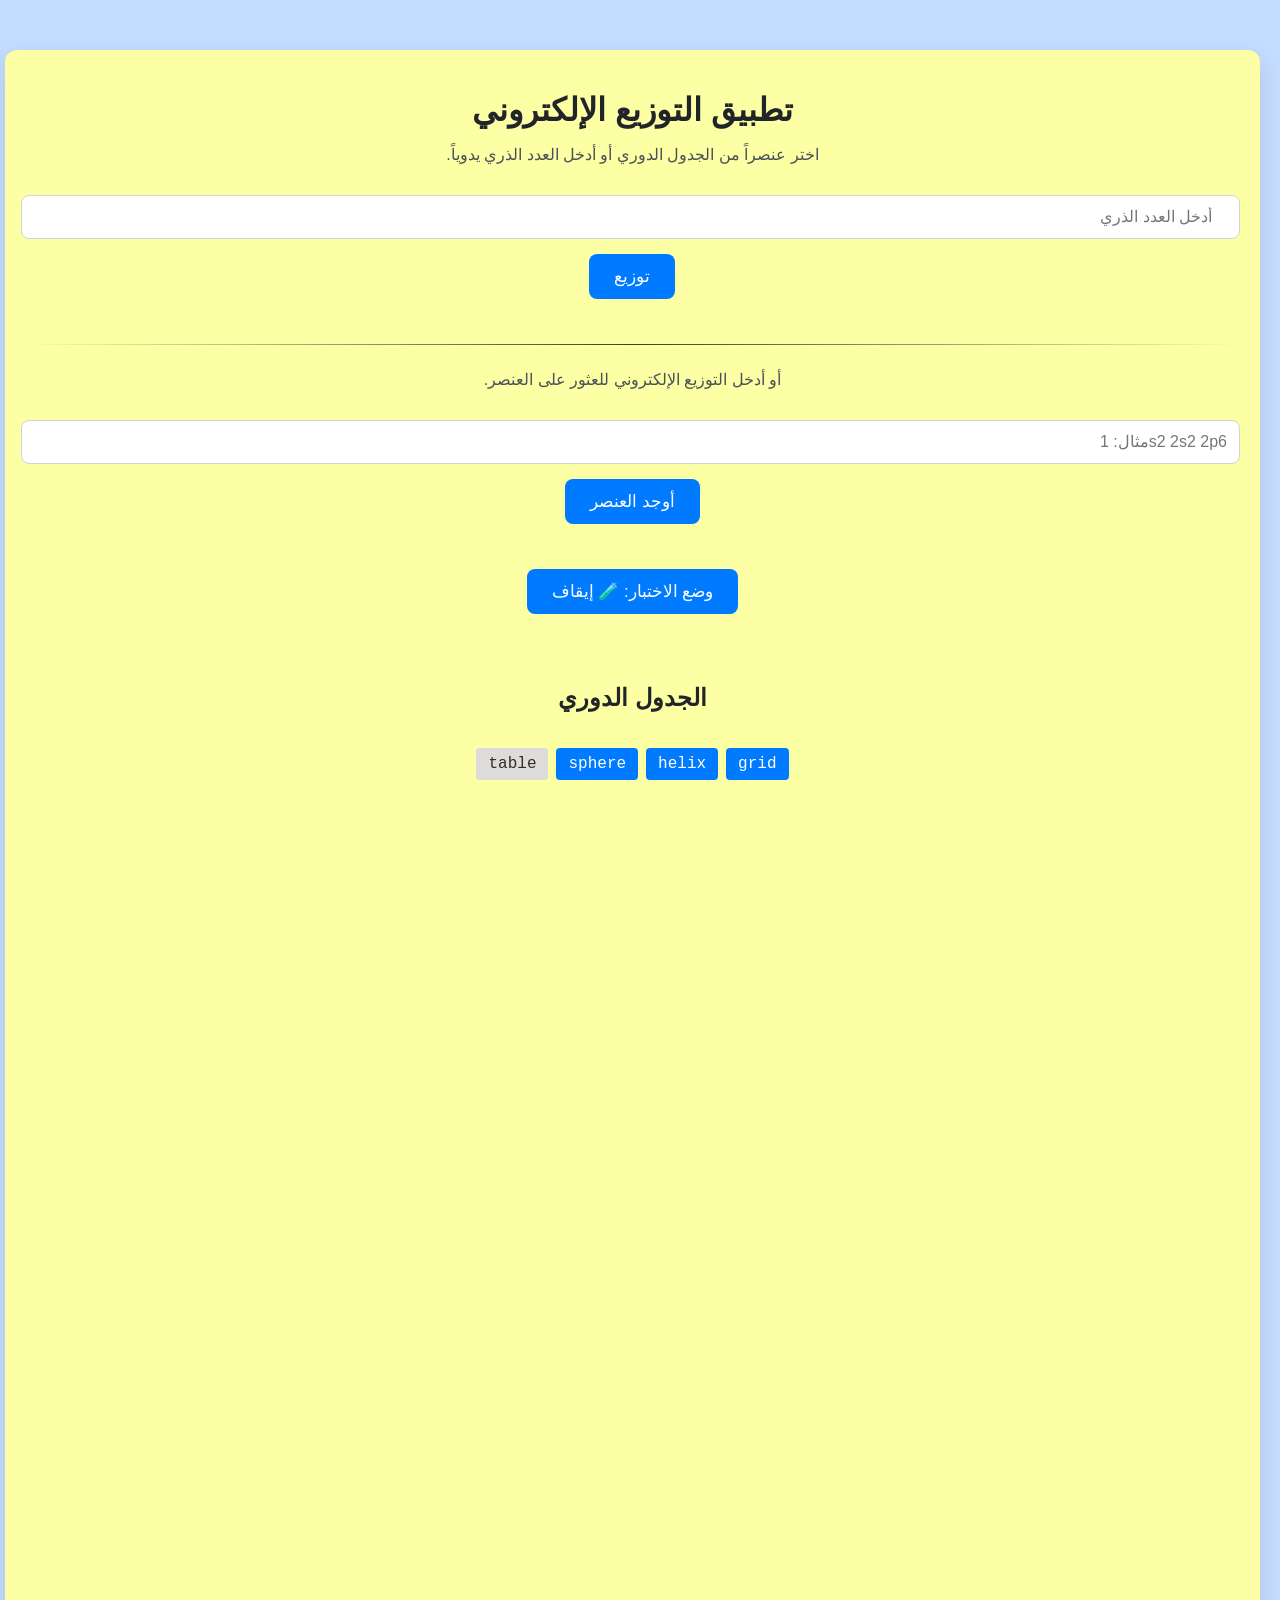
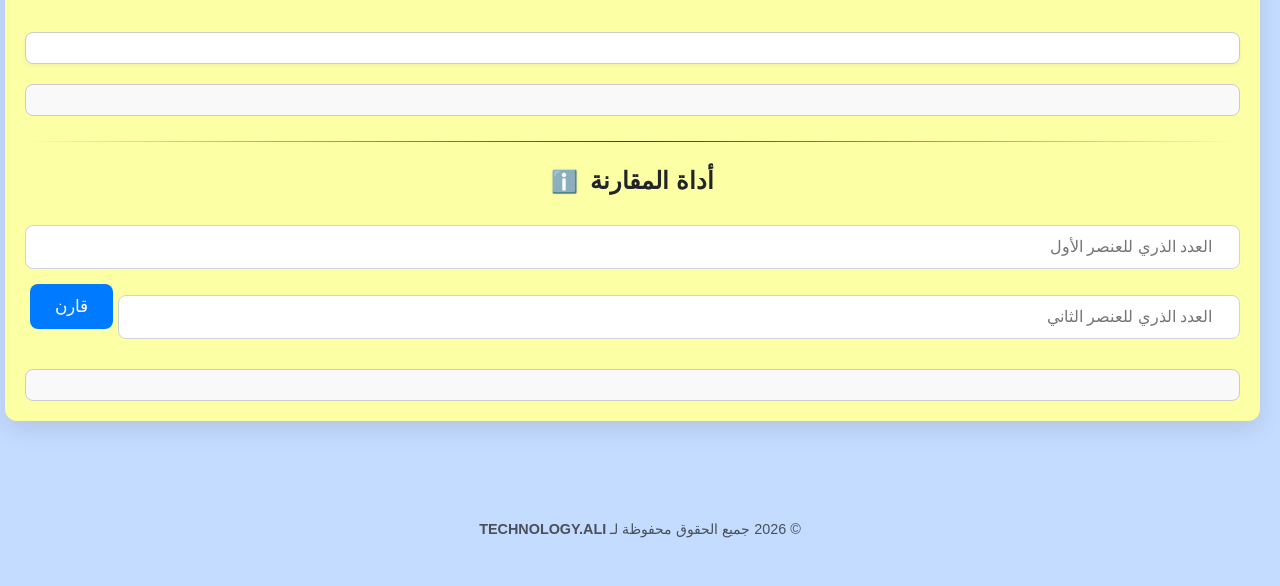
==== index.html @ 2e195206 "Add files via upload" ====
<!DOCTYPE html>
<html lang="ar" dir="rtl">
<head>
    <meta charset="UTF-8">
    <meta name="viewport" content="width=device-width, initial-scale=1.0">
    <title>تطبيق التوزيع الإلكتروني</title>
    <link rel="stylesheet" href="style.css">
</head>
<body>
    <div class="container">
        <h1>تطبيق التوزيع الإلكتروني</h1>
        <p>اختر عنصراً من الجدول الدوري أو أدخل العدد الذري يدوياً.</p>
        
        <input type="number" id="atomicNumberInput" placeholder="أدخل العدد الذري" min="1">
        <button onclick="distributeFromInput()">توزيع</button>

        <hr style="margin: 25px 0;">

        <p>أو أدخل التوزيع الإلكتروني للعثور على العنصر.</p>
        <input type="text" id="electronConfigInput" placeholder="مثال: 1s2 2s2 2p6">
        <button onclick="findElementFromConfig()">أوجد العنصر</button>
        
        <div class="quiz-mode-toggle">
            <button onclick="toggleQuizMode()">وضع الاختبار: 🧪 <span id="quizStatus">إيقاف</span></button>
        </div>
        <div id="quiz-area" class="hidden-quiz">
            </div>

        <div id="periodic-table-container">                                                                     
            <h2>الجدول الدوري</h2>
            <div class="project-container">

            <iframe src="Periodic_Table_Animation/index.html" title="Periodic_Table_Animation"></iframe>
</div>
            
        </div>
        <div id="result"></div>
        <div id="additional-result"></div>
        
        <hr style="margin: 25px 0;">
        <h2>أداة المقارنة <span class="info-icon" onclick="showInfo('compare-tool-info')">ℹ️</span></h2>
        <div class="info-box hidden" id="compare-tool-info">
            <p><strong>شرح أداة المقارنة:</strong> يمكنك إدخال العدد الذري لعنصرين لعرض توزيعيهما الإلكتروني ومقارنة تصنيفهما (s, p, d, f) وأفلاكهما.</p>
        </div>
        <div class="compare-tool">
            <input type="number" id="compareInput1" placeholder="العدد الذري للعنصر الأول" min="1" max="118">
            <input type="number" id="compareInput2" placeholder="العدد الذري للعنصر الثاني" min="1" max="118">
            <button onclick="compareElements()">قارن</button>
        </div>
        <div id="compare-results"></div>

    </div>

    <div class="modal-overlay hidden" id="modalOverlay" onclick="hideModal()">
        <div class="modal-content" onclick="event.stopPropagation()">
            <span class="close-button" onclick="hideModal()">&times;</span>
            <h3 id="modalTitle"></h3>
            <div id="modalBody"></div>
        </div>
    </div>
    <script src="script.js"></script>
    <footer style="text-align: center; padding: 20px; direction: ltr;">
    </footer>


        
<footer class="ali-table-footer">
        <p>© 2026 جميع الحقوق محفوظة لـ <strong>TECHNOLOGY.ALI</strong></p>
    </footer>
</body>
</html>
</body>
</html>
---- style.css ----
/*
 * © 2026 TECHNOLOGY.ALI - جميع الحقوق محفوظة.
 */
.container {
    max-width: 900px;
    margin: 30px auto;
    padding: 20px;
    background-color: #ffffff;
    border-radius: 10px;
    box-shadow: 0 4px 15px rgba(0, 0, 0, 0.1);
}

/* ---------------------------------------------------------------- */
/* التعديل المطلوب: جعل منطقة النتائج في جهة اليسار ومحاذاة LTR */
/* ---------------------------------------------------------------- */
#result, #additional-result, #compare-results {
    border: 1px solid #ccc;
    padding: 15px;
    margin-top: 20px;
    border-radius: 8px;
    background-color: #f9f9f9;
    /* الخطوة 1: تحديد الاتجاه من اليسار لليمين */
    direction: ltr; 
    /* الخطوة 2: محاذاة النص والـ Inline Content لليسار */
    text-align: left; 
}

/* تحديد محاذاة عناوين النتائج لتبقى في اليسار */
#result h2, #additional-result h2, #compare-results h3 {
    text-align: left;
    /* إعادة توجيه العنوان في حال كان التأثير قوياً من اتجاه الصفحة RTL */
    direction: ltr; 
}

/* ---------------------------------------------------------------- */
/* تعديل طريقة المربعات لتظهر من اليسار لليمين بشكل صحيح */
/* ---------------------------------------------------------------- */
.diagram-container {
    display: flex;
    flex-direction: column;
    gap: 10px;
    margin-top: 15px;
    /* تحديد اتجاه الحاوية لتبدأ من اليسار */
    direction: ltr; 
    text-align: left;
}

.orbital-row {
    display: flex;
    align-items: center;
    gap: 5px;
    /* للتأكد من أن الصف يبدأ من اليسار */
    direction: ltr; 
}

.orbital-label {
    font-weight: bold;
    min-width: 40px; /* لضمان محاذاة متناسقة */
    text-align: right; /* لجعل التسمية (1s, 2s) قريبة من المربعات */
    padding-right: 5px;
}

.orbital-box {
    width: 30px;
    height: 30px;
    border: 1px solid #333;
    display: flex;
    justify-content: center;
    align-items: center;
    font-size: 1.2em;
    font-family: monospace;
    background-color: #fff;
    border-radius: 3px;
    /* Arrows must be LTR */
    direction: ltr; 
}

/* باقي أكواد CSS الأصلية */
h1 {
    color: #333;
    text-align: center;
}

.info-icon {
    cursor: pointer;
    color: #007bff;
    font-size: 1.2em;
    margin-right: 5px;
}

.info-box {
    border: 1px solid #007bff;
    padding: 10px;
    margin-bottom: 20px;
    background-color: #eaf3ff;
    border-radius: 5px;
}

.hidden {
    display: none !important;
}

input[type="number"], input[type="text"], button {
    padding: 10px;
    margin: 5px;
    border-radius: 5px;
    border: 1px solid #ccc;
    font-size: 1em;
    direction: rtl; /* الإدخالات تبقى RTL لأنها باللغة العربية */
    text-align: right;
}

button {
    background-color: #007bff;
    color: white;
    cursor: pointer;
    border: none;
    transition: background-color 0.3s;
}

button:hover {
    background-color: #0056b3;
}

hr {
    border: 0;
    height: 1px;
    background-image: linear-gradient(to right, rgba(0, 0, 0, 0), rgba(0, 0, 0, 0.75), rgba(0, 0, 0, 0));
}

/* ---------------------------------------------------------------- */
/* أنماط الجدول الدوري (لا تحتاج لتغيير اتجاه العرض) */
/* ---------------------------------------------------------------- */
#periodic-table-container {
    margin-top: 30px;
    overflow-x: auto;
}

#periodic-table {
    display: grid;
    grid-template-columns: repeat(18, 1fr);
    gap: 2px;
    font-size: 0.7em;
    /* يبدأ من اليمين لليسار */
    direction: rtl; 
}

.element {
    border: 1px solid #333;
    padding: 2px;
    height: 65px;
    cursor: pointer;
    text-align: center;
    border-radius: 3px;
    transition: transform 0.2s, box-shadow 0.2s;
    display: flex;
    flex-direction: column;
    justify-content: space-around;
    align-items: center;
}

.element:hover {
    transform: translateY(-2px);
    box-shadow: 0 4px 8px rgba(0, 0, 0, 0.2);
}

.element span {
    font-size: 0.9em;
    align-self: flex-start;
    margin-right: 2px;
}

.element h3 {
    margin: 0;
    font-size: 1.5em;
}

.element p {
    margin: 0;
    font-size: 0.7em;
}

/* ألوان المجموعات */
.alkali-metal { background-color: #ff9999; }
.alkaline-earth-metal { background-color: #ffcc99; }
.transition-metal { background-color: #ffff99; }
.post-transition-metal { background-color: #c0ffc0; }
.metalloid { background-color: #cce0ff; }
.nonmetal { background-color: #99ffcc; }
.halogen { background-color: #cc99ff; }
.noble-gas { background-color: #99ccff; }
.lanthanide { background-color: #ffb3ff; }
.actinide { background-color: #ffccff; }
.empty {
    visibility: hidden;
    /* لضمان الحفاظ على حجم الخلية الفارغة */
    height: 0; 
}
.empty-span-10 { grid-column: span 10; }
.empty-span-16 { grid-column: span 16; }
.empty-span-1 { grid-column: span 1; }
.empty-span-2 { grid-column: span 2; }


/* ---------------------------------------------------------------- */
/* أنماط نافذة Modal (لا تحتاج لتغيير اتجاه العرض) */
/* ---------------------------------------------------------------- */
.modal-overlay {
    position: fixed;
    top: 0;
    right: 0;
    bottom: 0;
    left: 0;
    background-color: rgba(0, 0, 0, 0.5);
    display: flex;
    justify-content: center;
    align-items: center;
    z-index: 1000;
}

.modal-content {
    background-color: white;
    padding: 30px;
    border-radius: 10px;
    max-width: 80%;
    width: 500px;
    box-shadow: 0 5px 15px rgba(0, 0, 0, 0.3);
    position: relative;
    /* للحفاظ على اتجاه Modal RTL */
    direction: rtl; 
    text-align: right;
}

.close-button {
    position: absolute;
    top: 10px;
    left: 10px;
    font-size: 1.5em;
    font-weight: bold;
    cursor: pointer;
    color: #aaa;
}

.close-button:hover {
    color: #333;
}

/* ---------------------------------------------------------------- */
/* أنماط وضع الاختبار (Quiz Mode) */
/* ---------------------------------------------------------------- */
.quiz-mode-toggle {
    text-align: center;
    margin: 20px 0;
}

.hidden-quiz {
    display: none;
    background-color: #fff0f0;
    border: 2px dashed #ff6666;
    padding: 15px;
    border-radius: 8px;
    margin-top: 15px;
}

#quiz-area {
    /* للحفاظ على اتجاه منطقة الاختبار RTL */
    direction: rtl;
    text-align: right;
}

/* ---------------------------------------------------------------- */
/* أنماط رمز لويس */
/* ---------------------------------------------------------------- */

.lewis-dot-container {
    display: inline-flex;
    position: relative;
    margin: 10px;
    border: 1px dashed #777;
    padding: 10px 20px;
    border-radius: 5px;
    direction: ltr; /* لضمان ظهور الرمز في المنتصف والنقاط حوله بشكل صحيح */
}

.lewis-symbol {
    font-size: 2em;
    font-weight: bold;
    z-index: 10;
    margin: 0;
    padding: 0;
}

.dot {
    position: absolute;
    width: 6px;
    height: 6px;
    background-color: black;
    border-radius: 50%;
}

.dot-top-1 { top: 5px; left: 50%; transform: translateX(-50%); }
.dot-top-2 { top: 5px; left: calc(50% + 5px); transform: translateX(-50%); }

.dot-bottom-1 { bottom: 5px; left: 50%; transform: translateX(-50%); }
.dot-bottom-2 { bottom: 5px; left: calc(50% + 5px); transform: translateX(-50%); }

.dot-right-1 { right: 5px; top: 50%; transform: translateY(-50%); }
.dot-right-2 { right: 5px; top: calc(50% + 5px); transform: translateY(-50%); }

.dot-left-1 { left: 5px; top: 50%; transform: translateY(-50%); }
.dot-left-2 { left: 5px; top: calc(50% + 5px); transform: translateY(-50%); }

/* ---------------------------------------------------------------- */
/* Media Queries للتجاوبية */
/* ---------------------------------------------------------------- */
@media (max-width: 600px) {
    .container {
        margin: 10px;
        padding: 10px;
    }

    #periodic-table {
        font-size: 0.5em;
    }

    .element {
        height: 50px;
    }

    .orbital-box {
        width: 25px;
        height: 25px;
        font-size: 1em;
    }


}



body {
    font-family: Arial, sans-serif;
    background-color: #c4dcff; /* لون خلفية فاتح */
    display: flex;
    justify-content: center;
    align-items: center;
    min-height: 100vh;
    margin: 0;
    direction: rtl; /* تم الإبقاء على RTL */
    text-align: center;
    padding: 20px;
    box-sizing: border-box; /* لضمان عدم تجاوز العناصر للحجم الكلي */
}

.container {
    background: rgb(252, 255, 164);
    padding: 20px;
    border-radius: 12px;
    box-shadow: 0 8px 25px rgba(0,0,0,0.1);
    width: 98%;
    max-width: 1400px; /* زيادة أقصى عرض للجدول الكامل */
    direction: rtl; /* تم الإبقاء على RTL */
}

h1, h2 {
    color: #212529; /* لون داكن للعناوين */
    margin-bottom: 15px;
}

p {
    color: #495057;
}

/* نمط الإدخال والأزرار (متبقي كما هو) */
#atomicNumberInput, #electronConfigInput, #compareInput1, #compareInput2 {
    width: calc(100% - 22px);
    padding: 12px;
    margin: 15px 0 10px;
    border: 1px solid #ced4da;
    border-radius: 8px;
    text-align: right; /* محاذاة لليمين في RTL */
    font-size: 1em;
    direction: ltr; /* لجعل الأرقام والرموز تبدو طبيعية */
}
#compareInput1, #compareInput2 {
    width: 48%; /* تقسيم العرض لأداة المقارنة */
    display: inline-block;
}

button {
    background-color: #007bff;
    color: white;
    padding: 12px 25px;
    border: none;
    border-radius: 8px;
    cursor: pointer;
    font-size: 1.05em;
    transition: background-color 0.3s ease, transform 0.2s ease;
    margin-bottom: 20px;
    margin-left: 5px;
    margin-right: 5px;
}

button:hover {
    background-color: #0056b3;
    transform: translateY(-2px);
}

/* نمط الجدول الدوري (متبقي كما هو) */
#periodic-table-container {
    margin-top: 30px;
    overflow-x: auto; /* يسمح بالتمرير الأفقي إذا كان الجدول أكبر من الشاشة */
    padding-bottom: 10px; /* مسافة للتمرير الأفقي */
}

#periodic-table {
    display: grid;
    grid-template-columns: repeat(18, 1fr); /* 18 عمود للجدول الدوري */
    gap: 4px; /* تقليل المسافة بين العناصر */
    min-width: 900px; /* للتأكد من أن الجدول لا يتقلص كثيرًا على الشاشات الصغيرة */
    direction: ltr; /* لعرض الجدول من اليسار لليمين */
}

.element {
    border: 1px solid #ced4da;
    border-radius: 5px;
    padding: 5px 3px; /* تقليل البادينغ الداخلي */
    cursor: pointer;
    transition: transform 0.2s ease, box-shadow 0.2s ease, background-color 0.3s ease;
    display: flex;
    flex-direction: column;
    justify-content: center;
    align-items: center;
    font-size: 0.8em; /* حجم خط أصغر */
    height: 60px; /* ارتفاع ثابت للعنصر */
    box-sizing: border-box;
}

/* الألوان (متبقي كما هو) */
.alkali-metal { background-color: #ff9999; }
.alkaline-earth-metal { background-color: #ffcc99; }
.transition-metal { background-color: #ffff99; }
.post-transition-metal { background-color: #ccffcc; }
.metalloid { background-color: #99ff99; }
.nonmetal { background-color: #99ffcc; }
.halogen { background-color: #99ffff; }
.noble-gas { background-color: #ccccff; }
.lanthanide { background-color: #ffccff; }
.actinide { background-color: #ff99ff; }

/* أنماط نتائج التوزيع (متبقي كما هو) */
#result {
    margin-top: 20px;
    padding: 15px;
    background-color: #ffffff;
    border-radius: 8px;
    box-shadow: 0 2px 4px rgba(0,0,0,0.05);
    text-align: right; /* محاذاة لليمين في RTL */
    direction: ltr; /* لجعل التوزيع الإلكتروني يظهر بشكل صحيح */
}
#result h3, #additional-result h3 {
    direction: rtl; /* لإرجاع العناوين للغة العربية */
    margin-bottom: 5px;
    display: flex;
    align-items: center;
    justify-content: flex-end; /* لترتيب العنوان والأيقونة لليمين */
}
#result p, #additional-result p {
    font-size: 1.1em;
    font-weight: bold;
    color: #007bff;
    direction: ltr; /* لضمان قراءة التوزيع من اليسار لليمين */
}

/* نمط أداة المربعات (متبقي كما هو) */
.diagram-container {
    display: flex;
    flex-direction: column;
    align-items: flex-end; /* لمحاذاة المربعات لليمين */
    margin-bottom: 20px;
    direction: rtl; /* لإبقاء النص خارج المربعات باللغة العربية */
}

.orbital-row {
    display: flex;
    align-items: center;
    margin: 5px 0;
    gap: 5px;
}

.orbital-label {
    font-weight: bold;
    margin-left: 10px;
    width: 40px; /* لتنظيم التسميات */
    text-align: left;
    direction: ltr; /* لضمان قراءة اسم الفلك من اليسار لليمين */
}

.orbital-box {
    border: 1px solid #333;
    width: 30px;
    height: 30px;
    display: flex;
    justify-content: center;
    align-items: center;
    font-size: 1.2em;
    font-weight: bold;
    background-color: #f8f9fa;
    color: #dc3545; /* لون الأسهم */
    margin-right: 2px;
}

/* نمط التمثيل النقطي (متبقي كما هو) */
.lewis-dot-container {
    position: relative;
    display: inline-flex;
    justify-content: center;
    align-items: center;
    border: 2px solid #333;
    border-radius: 10px;
    padding: 10px;
    width: 60px;
    height: 60px;
    margin: 15px;
    background-color: #fff;
}

.lewis-symbol {
    font-size: 2em;
    font-weight: bold;
    color: #333;
    z-index: 10;
}

.dot {
    position: absolute;
    width: 8px;
    height: 8px;
    background-color: #007bff;
    border-radius: 50%;
    z-index: 5;
}

/* تحديد مواقع النقاط (متبقي كما هو) */
.dot-top-1 { top: 5px; right: 30px; }
.dot-top-2 { top: 5px; left: 30px; }
.dot-bottom-1 { bottom: 5px; right: 30px; }
.dot-bottom-2 { bottom: 5px; left: 30px; }
.dot-right-1 { top: 30px; right: 5px; }
.dot-right-2 { top: 10px; right: 5px; }
.dot-left-1 { top: 30px; left: 5px; }
.dot-left-2 { top: 10px; left: 5px; }


/* إضافة نمط خاص لتصنيف الفلك */
.orbital-classification {
    font-size: 1.1em;
    font-weight: bold;
    color: #28a745; /* لون أخضر */
    direction: ltr;
}

/* نمط أيقونة المعلومات */
.info-icon {
    margin-right: 5px;
    cursor: pointer;
    color: #ffc107; /* لون أصفر/برتقالي لافت للنظر */
    font-size: 0.9em;
    font-weight: bold;
    text-shadow: 0 0 2px rgba(0,0,0,0.2);
}

/* أنماط النوافذ المنبثقة (Modal) */
.modal-overlay {
    position: fixed;
    top: 0;
    right: 0;
    width: 100%;
    height: 100%;
    background: rgba(0, 0, 0, 0.6);
    display: flex;
    justify-content: center;
    align-items: center;
    z-index: 1000;
}

.modal-content {
    background: white;
    padding: 30px;
    border-radius: 10px;
    width: 80%;
    max-width: 600px;
    box-shadow: 0 5px 15px rgba(0, 0, 0, 0.3);
    position: relative;
    text-align: right;
    direction: rtl;
}

.modal-content h3 {
    color: #007bff;
}

.close-button {
    position: absolute;
    top: 10px;
    left: 20px;
    font-size: 1.5em;
    font-weight: bold;
    cursor: pointer;
    color: #333;
}

.hidden {
    display: none !important;
}

/* نمط أداة المقارنة */
.compare-tool {
    display: flex;
    justify-content: space-between;
    align-items: center;
    margin-bottom: 20px;
    flex-wrap: wrap;
}
.compare-tool input {
    flex-grow: 1;
    margin-left: 5px;
    margin-right: 5px;
}
.compare-tool button {
    flex-shrink: 0;
}
#compare-results {
    display: flex;
    justify-content: space-around;
    gap: 15px;
    margin-top: 15px;
    text-align: right;
}
.compare-column {
    flex: 1;
    padding: 10px;
    border: 1px solid #ccc;
    border-radius: 8px;
    background-color: #f9f9f9;
}
.compare-column h4 {
    color: #007bff;
    margin-bottom: 5px;
    border-bottom: 1px dashed #ced4da;
    padding-bottom: 5px;
}
.compare-column .orbital-classification {
    font-size: 1.2em;
}

/* نمط وضع الاختبار */
.quiz-mode-toggle {
    margin: 20px 0;
}

.hidden-quiz {
    display: none;
}

#quiz-area {
    background-color: #ffe0b2; /* لون مختلف لوضع الاختبار */
    padding: 20px;
    border-radius: 10px;
    margin-bottom: 20px;
    text-align: right;
}

#quiz-area p {
    font-size: 1.1em;
    font-weight: bold;
    color: #d35400;
}

.quiz-input, .quiz-check {
    width: 100%;
    padding: 10px;
    margin-top: 10px;
    border: 1px solid #ccc;
    border-radius: 5px;
    box-sizing: border-box;
    direction: ltr;
    text-align: left;
}

.quiz-result {
    margin-top: 10px;
    font-weight: bold;
}

.correct {
    color: green;
}

.incorrect {
    color: red;
}



/* الحاوية الخارجية: تضمن توسط الـ iframe أفقياً ومنع خروج أي أشرطة سحب */
.project-container {
    width: 100%;
    max-width: 100%;
    margin: 20px auto;
    padding: 0;
    overflow: hidden; 
    border-radius: 12px;
    background: transparent;
    display: flex;         
    justify-content: center;
    align-items: flex-start;
}

/* الإعدادات الافتراضية للشاشات الكبيرة (الكمبيوتر) */
iframe {
    width: 100%;
    height: 850px; 
    border: none !important;
    outline: none !important;
    display: block;
    transition: transform 0.3s ease;
}

/* 🛠️ حل مشكلة اختفاء المجموعات الطرفية وتوسيط الـ 18 عموداً بالكامل 🛠️ */

@media (max-width: 1024px) {
    iframe {
        width: 1400px;               /* 🌟 زيادة العرض الداخلي ليتسع لكل المجموعات دون أي قص */
        flex-shrink: 0;              
        transform: scale(0.65);      /* نسبة تصغير متناسبة لتوسيط الـ 1400 بكسل في شاشات الآيباد */
        transform-origin: top center;
        height: 1100px;
    }
    .project-container {
        height: 750px;               
    }
}

@media (max-width: 768px) {
    iframe {
        width: 1400px;
        flex-shrink: 0;
        transform: scale(0.48);      /* نسبة تصغير مخصصة لشاشات الجوال الكبيرة */
        transform-origin: top center;
        height: 1300px;
    }
    .project-container {
        height: 650px;
    }
}

@media (max-width: 480px) {
    iframe {
        width: 1400px;               /* الحفاظ على العرض الكلي ثابتاً لمنع اختفاء المجموعات 1 و 2 و 17 و 18 */
        flex-shrink: 0;              
        transform: scale(0.25);      /* 🌟 النسبة البرمجية الدقيقة لتصغير الـ 1400 بكسل بالكامل داخل شاشة الجوال الضيقة */
        transform-origin: top center;
        height: 1800px;              /* زيادة الارتفاع الداخلي لتعويض فارق التصغير وظهور السلاسل السفلية كاملة */
    }
    .project-container {
        height: 500px;               /* الارتفاع الخارجي الفعلي للجدول على الشاشة لمنع الفراغ السفلي */
    }
}
/* ابحث عن body وقم بتعديله ليصبح هكذا للسماح بالتمرير عند الحاجة للأسفل */
body {
  --header-height: 4rem;
  display: flex;
  flex-direction: column;
  min-height: 100lvh;
  overflow-y: auto; /* تم التعديل من hidden إلى auto لتتمكن من النزول للحقوق */
  overflow-x: hidden;
  perspective: 1000px;
}

/* أضف هذا التنسيق في نهاية ملف ali.css لضمان ظهور الحقوق بشكل جميل وفي الأسفل */
.ali-table-footer {
  margin-top: auto; /* يدفع الحقوق لأسفل المحتوى */
  width: 100%;
  text-align: center;
  padding: 15px 0;
  background-color: #0056b3(0, 0, 0, 0.7); /* خلفية داكنة متناسقة مع الثيم */
  color: #fff;
  font-family: sans-serif;
  font-size: 0.9rem;
  z-index: 10; /* لضمان ظهورها فوق الطبقات الخلفية */
  position: relative;
}
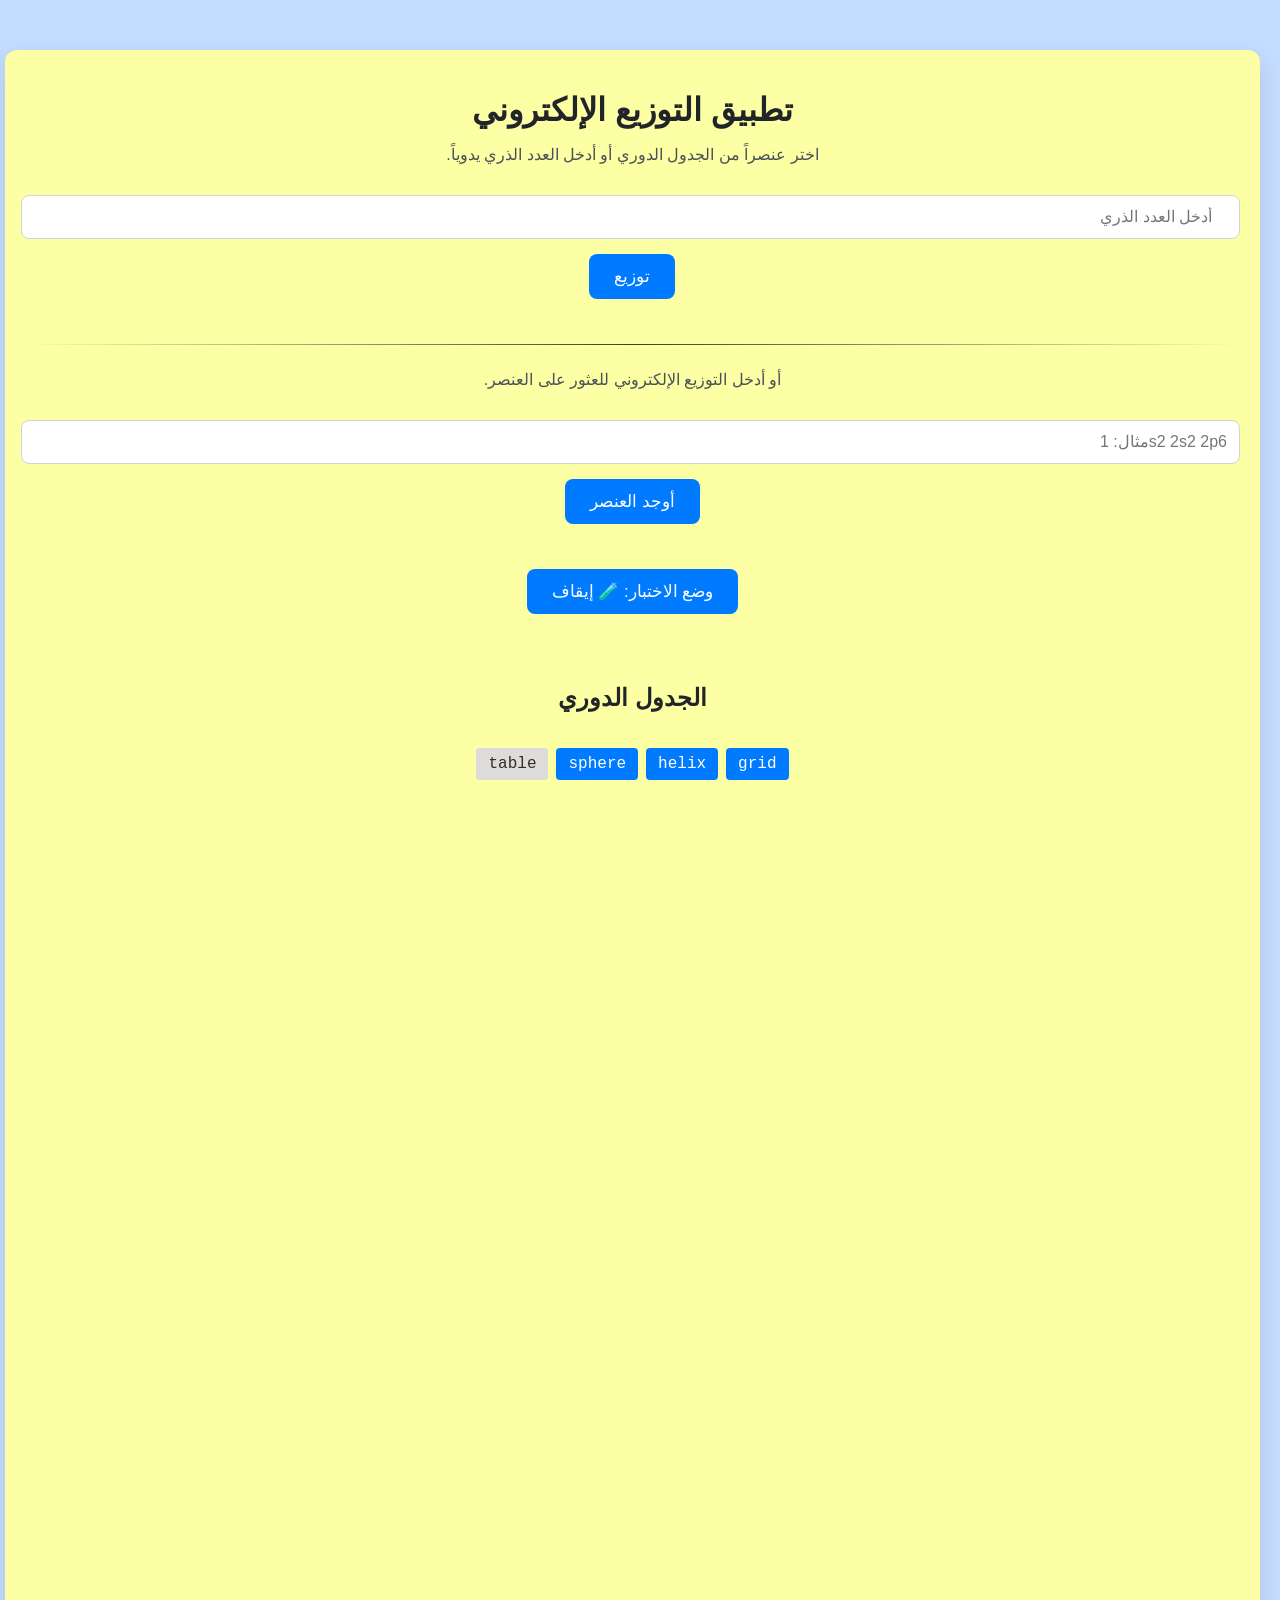
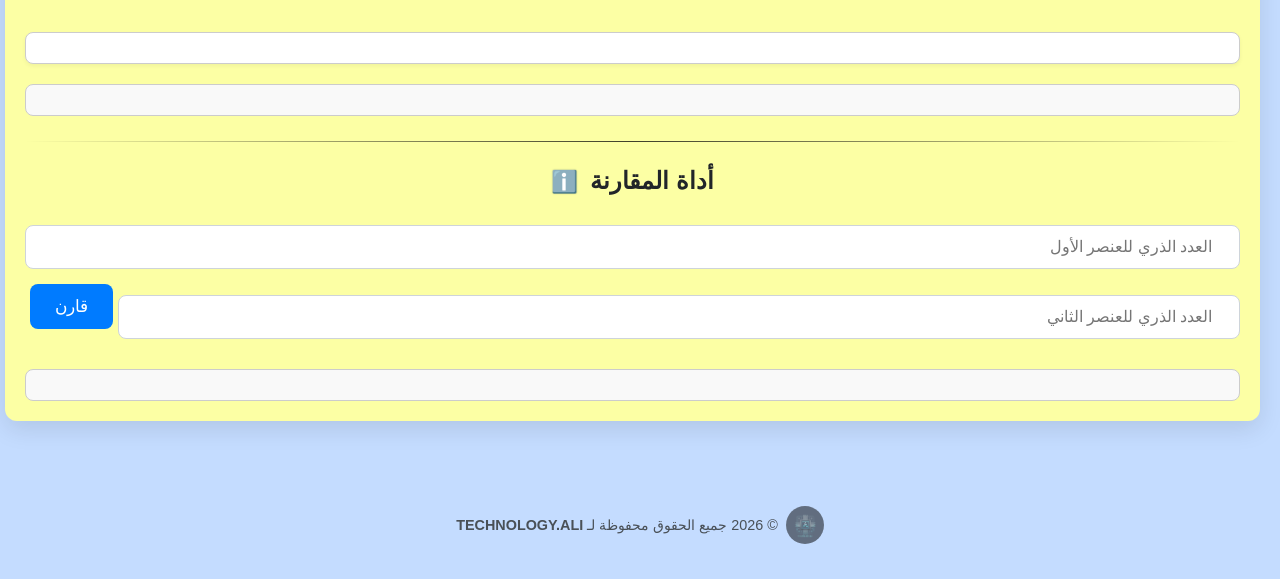
==== commit 4a107415: "Update footer to include logo and center text" ====
--- a/index.html
+++ b/index.html
@@ -65,9 +65,12 @@
 
         
 <footer class="ali-table-footer">
-        <p>© 2026 جميع الحقوق محفوظة لـ <strong>TECHNOLOGY.ALI</strong></p>
+        <div style="display: flex; align-items: center; justify-content: center; gap: 8px;">
+            <img src="logo.png" alt="TECHNOLOGY.ALI Logo" style="max-width: 30px; height: auto; border-radius: 50%; background-color: rgba(0, 0, 0, 0.5); padding: 4px;">
+            <p style="margin: 0;">© 2026 جميع الحقوق محفوظة لـ <strong>TECHNOLOGY.ALI</strong></p>
+        </div>
     </footer>
 </body>
 </html>
 </body>
-</html>+</html>
--- a/style.css
+++ b/style.css
@@ -776,7 +776,6 @@
   min-height: 100lvh;
   overflow-y: auto; /* تم التعديل من hidden إلى auto لتتمكن من النزول للحقوق */
   overflow-x: hidden;
-  perspective: 1000px;
 }
 
 /* أضف هذا التنسيق في نهاية ملف ali.css لضمان ظهور الحقوق بشكل جميل وفي الأسفل */
@@ -785,10 +784,10 @@
   width: 100%;
   text-align: center;
   padding: 15px 0;
-  background-color: #0056b3(0, 0, 0, 0.7); /* خلفية داكنة متناسقة مع الثيم */
+  background-color: transparent; /* إزالة الشريط الأسود عن النص */
   color: #fff;
   font-family: sans-serif;
   font-size: 0.9rem;
   z-index: 10; /* لضمان ظهورها فوق الطبقات الخلفية */
   position: relative;
-}+}
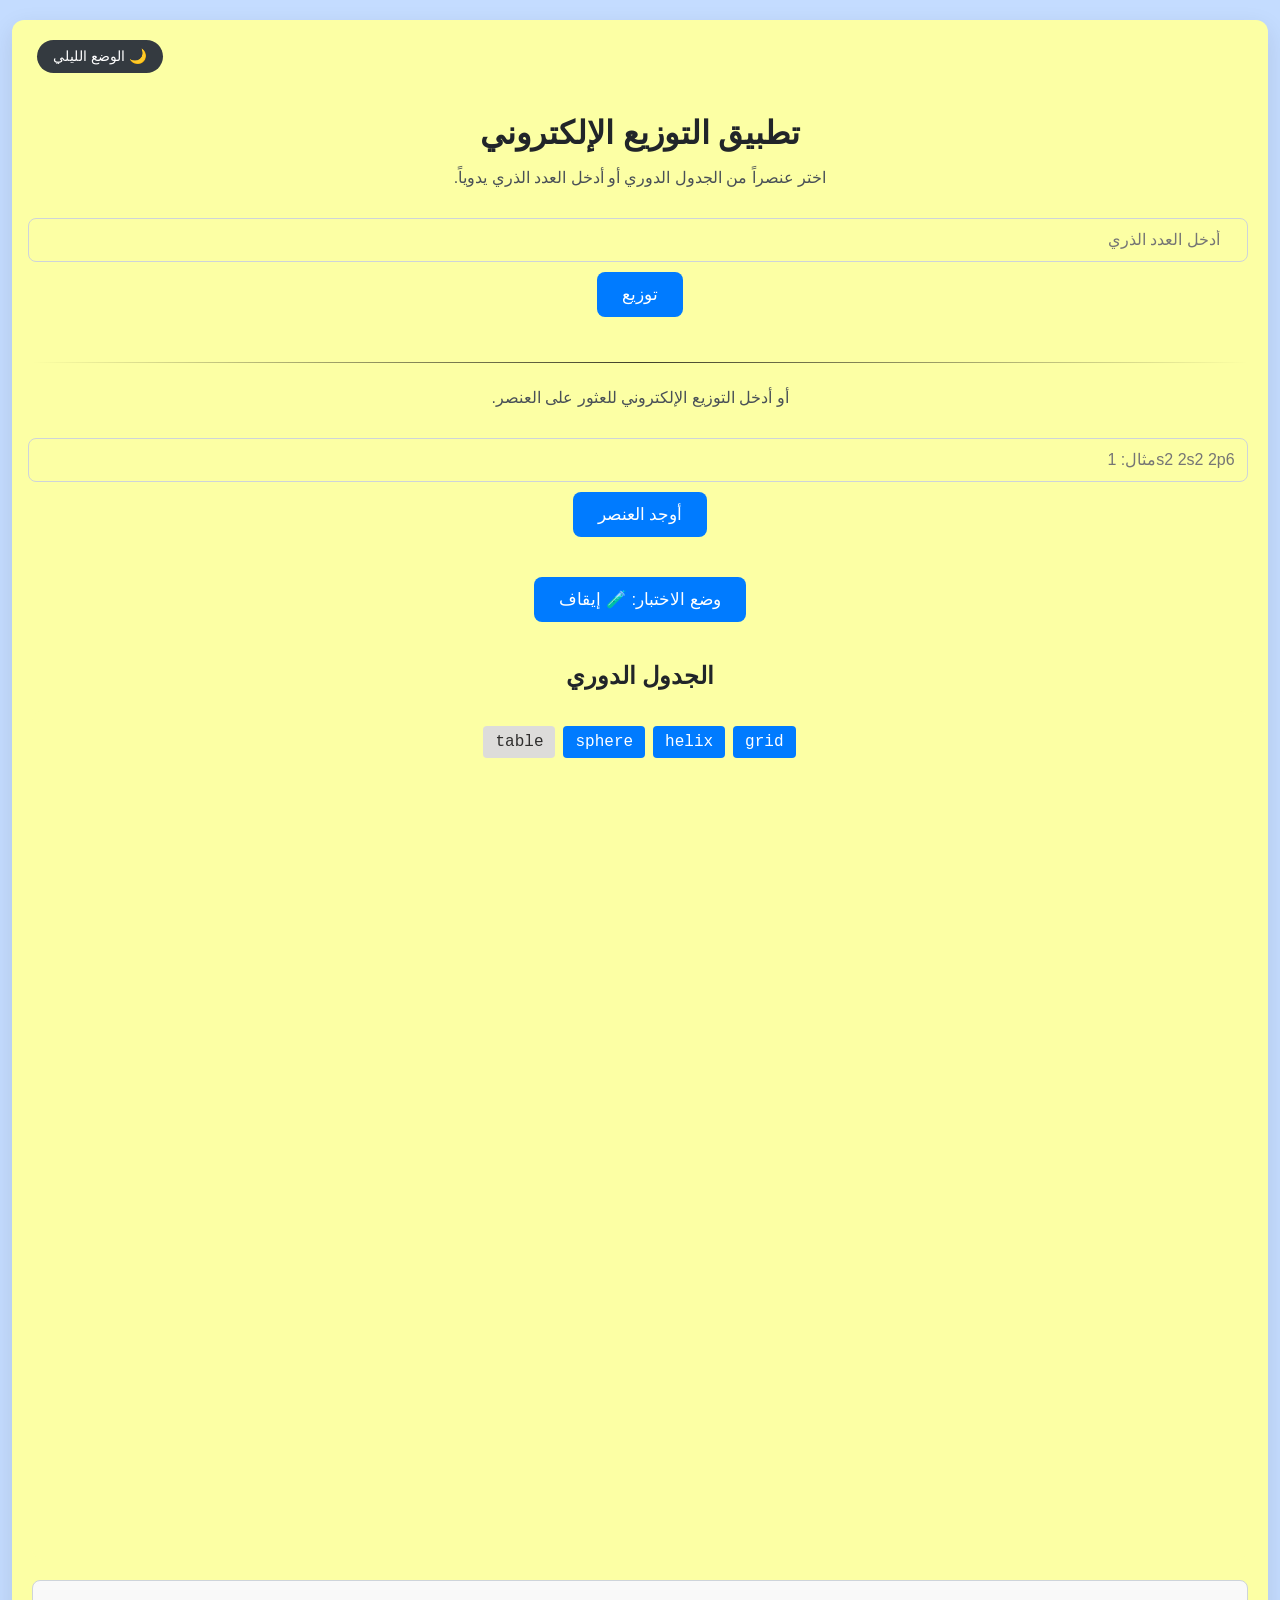
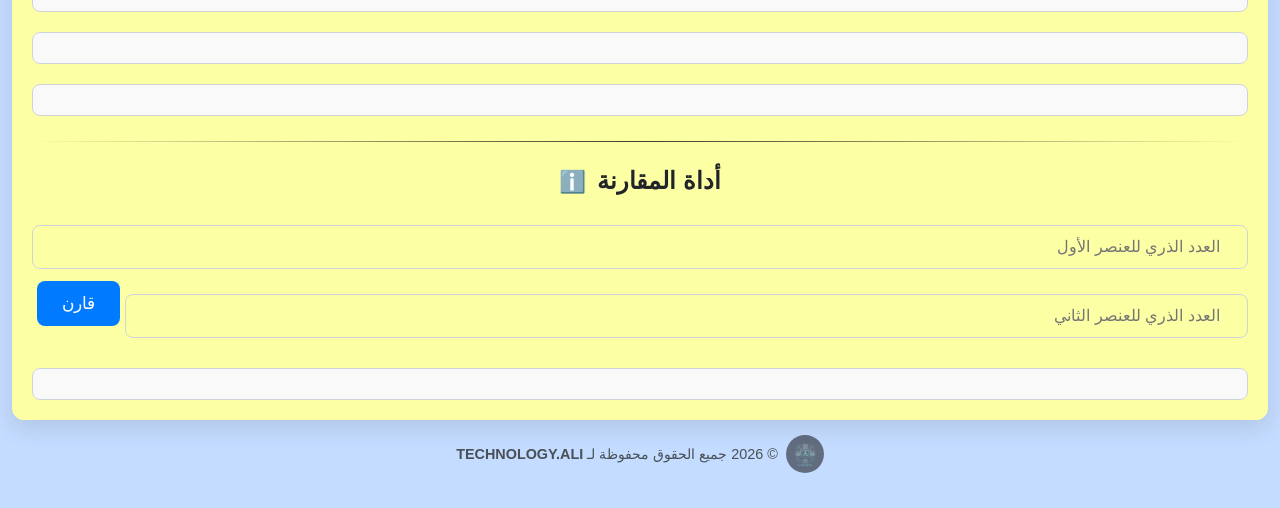
==== commit c7ca1f3e: "Add files via upload" ====
--- a/index.html
+++ b/index.html
@@ -8,6 +8,11 @@
 </head>
 <body>
     <div class="container">
+        <!-- زر التبديل بين الوضع الليلي والعادي -->
+        <div class="theme-toggle-container">
+            <button onclick="toggleDarkMode()" id="themeToggleBtn" class="theme-btn">🌙 الوضع الليلي</button>
+        </div>
+
         <h1>تطبيق التوزيع الإلكتروني</h1>
         <p>اختر عنصراً من الجدول الدوري أو أدخل العدد الذري يدوياً.</p>
         
@@ -23,19 +28,18 @@
         <div class="quiz-mode-toggle">
             <button onclick="toggleQuizMode()">وضع الاختبار: 🧪 <span id="quizStatus">إيقاف</span></button>
         </div>
-        <div id="quiz-area" class="hidden-quiz">
-            </div>
+        <div id="quiz-area" class="hidden-quiz"></div>
 
         <div id="periodic-table-container">                                                                     
             <h2>الجدول الدوري</h2>
             <div class="project-container">
+                <iframe id="periodicTableIframe" src="Periodic_Table_Animation/index.html" title="Periodic_Table_Animation"></iframe>
+            </div>
+        </div>
 
-            <iframe src="Periodic_Table_Animation/index.html" title="Periodic_Table_Animation"></iframe>
-</div>
-            
-        </div>
         <div id="result"></div>
         <div id="additional-result"></div>
+        <div id="exampleResult"></div>
         
         <hr style="margin: 25px 0;">
         <h2>أداة المقارنة <span class="info-icon" onclick="showInfo('compare-tool-info')">ℹ️</span></h2>
@@ -48,29 +52,24 @@
             <button onclick="compareElements()">قارن</button>
         </div>
         <div id="compare-results"></div>
-
     </div>
 
     <div class="modal-overlay hidden" id="modalOverlay" onclick="hideModal()">
         <div class="modal-content" onclick="event.stopPropagation()">
-            <span class="close-button" onclick="hideModal()">&times;</span>
+            <span class="close-button" onclick="hideModal()">×</span>
             <h3 id="modalTitle"></h3>
             <div id="modalBody"></div>
         </div>
     </div>
-    <script src="script.js"></script>
-    <footer style="text-align: center; padding: 20px; direction: ltr;">
+
+    <footer class="ali-table-footer">
+        <div style="display: flex; align-items: center; justify-content: center; gap: 8px;">
+            <img src="logo.png" alt="TECHNOLOGY.ALI Logo" style="max-width: 30px; height: auto; border-radius: 50%; background-color: rgba(0, 0, 0, 0.5); padding: 4px;">
+            <p style="margin: 0;">© <span id="current-year">2026</span> جميع الحقوق محفوظة لـ <strong>TECHNOLOGY.ALI</strong></p>
+        </div>
     </footer>
 
-
-        
-<footer class="ali-table-footer">
-        <div style="display: flex; align-items: center; justify-content: center; gap: 8px;">
-            <img src="logo.png" alt="TECHNOLOGY.ALI Logo" style="max-width: 30px; height: auto; border-radius: 50%; background-color: rgba(0, 0, 0, 0.5); padding: 4px;">
-            <p style="margin: 0;">© 2026 جميع الحقوق محفوظة لـ <strong>TECHNOLOGY.ALI</strong></p>
-        </div>
-    </footer>
+    <script src="element-info.js"></script>
+    <script src="script.js"></script>
 </body>
-</html>
-</body>
-</html>
+</html>
--- a/style.css
+++ b/style.css
@@ -1,395 +1,107 @@
-
 /*
  * © 2026 TECHNOLOGY.ALI - جميع الحقوق محفوظة.
  */
-.container {
-    max-width: 900px;
-    margin: 30px auto;
-    padding: 20px;
-    background-color: #ffffff;
-    border-radius: 10px;
-    box-shadow: 0 4px 15px rgba(0, 0, 0, 0.1);
-}
-
-/* ---------------------------------------------------------------- */
-/* التعديل المطلوب: جعل منطقة النتائج في جهة اليسار ومحاذاة LTR */
-/* ---------------------------------------------------------------- */
-#result, #additional-result, #compare-results {
-    border: 1px solid #ccc;
-    padding: 15px;
-    margin-top: 20px;
-    border-radius: 8px;
-    background-color: #f9f9f9;
-    /* الخطوة 1: تحديد الاتجاه من اليسار لليمين */
-    direction: ltr; 
-    /* الخطوة 2: محاذاة النص والـ Inline Content لليسار */
-    text-align: left; 
-}
-
-/* تحديد محاذاة عناوين النتائج لتبقى في اليسار */
-#result h2, #additional-result h2, #compare-results h3 {
-    text-align: left;
-    /* إعادة توجيه العنوان في حال كان التأثير قوياً من اتجاه الصفحة RTL */
-    direction: ltr; 
-}
-
-/* ---------------------------------------------------------------- */
-/* تعديل طريقة المربعات لتظهر من اليسار لليمين بشكل صحيح */
-/* ---------------------------------------------------------------- */
-.diagram-container {
-    display: flex;
-    flex-direction: column;
-    gap: 10px;
-    margin-top: 15px;
-    /* تحديد اتجاه الحاوية لتبدأ من اليسار */
-    direction: ltr; 
-    text-align: left;
-}
-
-.orbital-row {
-    display: flex;
-    align-items: center;
-    gap: 5px;
-    /* للتأكد من أن الصف يبدأ من اليسار */
-    direction: ltr; 
-}
-
-.orbital-label {
-    font-weight: bold;
-    min-width: 40px; /* لضمان محاذاة متناسقة */
-    text-align: right; /* لجعل التسمية (1s, 2s) قريبة من المربعات */
-    padding-right: 5px;
-}
-
-.orbital-box {
-    width: 30px;
-    height: 30px;
-    border: 1px solid #333;
-    display: flex;
-    justify-content: center;
-    align-items: center;
-    font-size: 1.2em;
-    font-family: monospace;
-    background-color: #fff;
-    border-radius: 3px;
-    /* Arrows must be LTR */
-    direction: ltr; 
-}
-
-/* باقي أكواد CSS الأصلية */
-h1 {
-    color: #333;
-    text-align: center;
-}
-
-.info-icon {
-    cursor: pointer;
-    color: #007bff;
-    font-size: 1.2em;
-    margin-right: 5px;
-}
-
-.info-box {
-    border: 1px solid #007bff;
-    padding: 10px;
-    margin-bottom: 20px;
-    background-color: #eaf3ff;
-    border-radius: 5px;
-}
-
-.hidden {
-    display: none !important;
-}
-
-input[type="number"], input[type="text"], button {
-    padding: 10px;
-    margin: 5px;
-    border-radius: 5px;
-    border: 1px solid #ccc;
-    font-size: 1em;
-    direction: rtl; /* الإدخالات تبقى RTL لأنها باللغة العربية */
-    text-align: right;
-}
-
-button {
-    background-color: #007bff;
-    color: white;
-    cursor: pointer;
-    border: none;
-    transition: background-color 0.3s;
-}
-
-button:hover {
-    background-color: #0056b3;
-}
-
-hr {
-    border: 0;
-    height: 1px;
-    background-image: linear-gradient(to right, rgba(0, 0, 0, 0), rgba(0, 0, 0, 0.75), rgba(0, 0, 0, 0));
-}
-
-/* ---------------------------------------------------------------- */
-/* أنماط الجدول الدوري (لا تحتاج لتغيير اتجاه العرض) */
-/* ---------------------------------------------------------------- */
-#periodic-table-container {
-    margin-top: 30px;
-    overflow-x: auto;
-}
-
-#periodic-table {
-    display: grid;
-    grid-template-columns: repeat(18, 1fr);
-    gap: 2px;
-    font-size: 0.7em;
-    /* يبدأ من اليمين لليسار */
-    direction: rtl; 
-}
-
-.element {
-    border: 1px solid #333;
-    padding: 2px;
-    height: 65px;
-    cursor: pointer;
-    text-align: center;
-    border-radius: 3px;
-    transition: transform 0.2s, box-shadow 0.2s;
-    display: flex;
-    flex-direction: column;
-    justify-content: space-around;
-    align-items: center;
-}
-
-.element:hover {
-    transform: translateY(-2px);
-    box-shadow: 0 4px 8px rgba(0, 0, 0, 0.2);
-}
-
-.element span {
-    font-size: 0.9em;
-    align-self: flex-start;
-    margin-right: 2px;
-}
-
-.element h3 {
-    margin: 0;
-    font-size: 1.5em;
-}
-
-.element p {
-    margin: 0;
-    font-size: 0.7em;
-}
-
-/* ألوان المجموعات */
-.alkali-metal { background-color: #ff9999; }
-.alkaline-earth-metal { background-color: #ffcc99; }
-.transition-metal { background-color: #ffff99; }
-.post-transition-metal { background-color: #c0ffc0; }
-.metalloid { background-color: #cce0ff; }
-.nonmetal { background-color: #99ffcc; }
-.halogen { background-color: #cc99ff; }
-.noble-gas { background-color: #99ccff; }
-.lanthanide { background-color: #ffb3ff; }
-.actinide { background-color: #ffccff; }
-.empty {
-    visibility: hidden;
-    /* لضمان الحفاظ على حجم الخلية الفارغة */
-    height: 0; 
-}
-.empty-span-10 { grid-column: span 10; }
-.empty-span-16 { grid-column: span 16; }
-.empty-span-1 { grid-column: span 1; }
-.empty-span-2 { grid-column: span 2; }
-
-
-/* ---------------------------------------------------------------- */
-/* أنماط نافذة Modal (لا تحتاج لتغيير اتجاه العرض) */
-/* ---------------------------------------------------------------- */
-.modal-overlay {
-    position: fixed;
-    top: 0;
-    right: 0;
-    bottom: 0;
-    left: 0;
-    background-color: rgba(0, 0, 0, 0.5);
-    display: flex;
-    justify-content: center;
-    align-items: center;
-    z-index: 1000;
-}
-
-.modal-content {
-    background-color: white;
-    padding: 30px;
-    border-radius: 10px;
-    max-width: 80%;
-    width: 500px;
-    box-shadow: 0 5px 15px rgba(0, 0, 0, 0.3);
-    position: relative;
-    /* للحفاظ على اتجاه Modal RTL */
-    direction: rtl; 
-    text-align: right;
-}
-
-.close-button {
-    position: absolute;
-    top: 10px;
-    left: 10px;
-    font-size: 1.5em;
-    font-weight: bold;
-    cursor: pointer;
-    color: #aaa;
-}
-
-.close-button:hover {
-    color: #333;
-}
-
-/* ---------------------------------------------------------------- */
-/* أنماط وضع الاختبار (Quiz Mode) */
-/* ---------------------------------------------------------------- */
-.quiz-mode-toggle {
-    text-align: center;
-    margin: 20px 0;
-}
-
-.hidden-quiz {
-    display: none;
-    background-color: #fff0f0;
-    border: 2px dashed #ff6666;
-    padding: 15px;
-    border-radius: 8px;
-    margin-top: 15px;
-}
-
-#quiz-area {
-    /* للحفاظ على اتجاه منطقة الاختبار RTL */
-    direction: rtl;
-    text-align: right;
-}
-
-/* ---------------------------------------------------------------- */
-/* أنماط رمز لويس */
-/* ---------------------------------------------------------------- */
-
-.lewis-dot-container {
-    display: inline-flex;
-    position: relative;
-    margin: 10px;
-    border: 1px dashed #777;
-    padding: 10px 20px;
-    border-radius: 5px;
-    direction: ltr; /* لضمان ظهور الرمز في المنتصف والنقاط حوله بشكل صحيح */
-}
-
-.lewis-symbol {
-    font-size: 2em;
-    font-weight: bold;
-    z-index: 10;
-    margin: 0;
-    padding: 0;
-}
-
-.dot {
-    position: absolute;
-    width: 6px;
-    height: 6px;
-    background-color: black;
-    border-radius: 50%;
-}
-
-.dot-top-1 { top: 5px; left: 50%; transform: translateX(-50%); }
-.dot-top-2 { top: 5px; left: calc(50% + 5px); transform: translateX(-50%); }
-
-.dot-bottom-1 { bottom: 5px; left: 50%; transform: translateX(-50%); }
-.dot-bottom-2 { bottom: 5px; left: calc(50% + 5px); transform: translateX(-50%); }
-
-.dot-right-1 { right: 5px; top: 50%; transform: translateY(-50%); }
-.dot-right-2 { right: 5px; top: calc(50% + 5px); transform: translateY(-50%); }
-
-.dot-left-1 { left: 5px; top: 50%; transform: translateY(-50%); }
-.dot-left-2 { left: 5px; top: calc(50% + 5px); transform: translateY(-50%); }
-
-/* ---------------------------------------------------------------- */
-/* Media Queries للتجاوبية */
-/* ---------------------------------------------------------------- */
-@media (max-width: 600px) {
-    .container {
-        margin: 10px;
-        padding: 10px;
-    }
-
-    #periodic-table {
-        font-size: 0.5em;
-    }
-
-    .element {
-        height: 50px;
-    }
-
-    .orbital-box {
-        width: 25px;
-        height: 25px;
-        font-size: 1em;
-    }
-
-
-}
-
-
+
+:root {
+    --bg-main: #c4dcff;
+    --container-bg: rgb(252, 255, 164);
+    --text-color: #212529;
+    --text-secondary: #495057;
+    --result-bg: #f9f9f9;
+    --border-color: #ced4da;
+    --btn-bg: #007bff;
+    --btn-hover: #0056b3;
+}
+
+body.dark-mode {
+    /* الوضع الليلي: نفس لوحة ألوان بطاقة «مثال تطبيقي» (بنفسجي غامق) */
+    --bg-main: #0d051a;
+    --container-bg: #1d0e36;
+    --text-color: #f8f9fa;
+    --text-secondary: #c5b3d9;
+    --result-bg: #241239;
+    --border-color: #4b2a6d;
+    --btn-bg: #9c27b0;
+    --btn-hover: #ab47bc;
+}
 
 body {
     font-family: Arial, sans-serif;
-    background-color: #c4dcff; /* لون خلفية فاتح */
-    display: flex;
-    justify-content: center;
-    align-items: center;
-    min-height: 100vh;
+    background-color: var(--bg-main);
+    display: flex;
+    flex-direction: column;
+    align-items: center;
+    min-height: 100lvh;
     margin: 0;
-    direction: rtl; /* تم الإبقاء على RTL */
+    direction: rtl;
     text-align: center;
     padding: 20px;
-    box-sizing: border-box; /* لضمان عدم تجاوز العناصر للحجم الكلي */
+    box-sizing: border-box;
+    overflow-y: auto;
+    overflow-x: hidden;
+    transition: background-color 0.3s ease;
 }
 
 .container {
-    background: rgb(252, 255, 164);
+    background: var(--container-bg);
     padding: 20px;
     border-radius: 12px;
     box-shadow: 0 8px 25px rgba(0,0,0,0.1);
     width: 98%;
-    max-width: 1400px; /* زيادة أقصى عرض للجدول الكامل */
-    direction: rtl; /* تم الإبقاء على RTL */
+    max-width: 1400px;
+    direction: rtl;
+    transition: background-color 0.3s ease;
 }
 
 h1, h2 {
-    color: #212529; /* لون داكن للعناوين */
+    color: var(--text-color);
     margin-bottom: 15px;
 }
 
 p {
-    color: #495057;
-}
-
-/* نمط الإدخال والأزرار (متبقي كما هو) */
+    color: var(--text-secondary);
+}
+
+.theme-toggle-container {
+    text-align: left;
+    margin-bottom: 10px;
+}
+
+.theme-btn {
+    background-color: #343a40;
+    color: #fff;
+    padding: 8px 16px;
+    border-radius: 20px;
+    font-size: 0.9em;
+    border: none;
+    cursor: pointer;
+    transition: background-color 0.3s;
+}
+
+.theme-btn:hover {
+    background-color: #212529;
+}
+
 #atomicNumberInput, #electronConfigInput, #compareInput1, #compareInput2 {
     width: calc(100% - 22px);
     padding: 12px;
     margin: 15px 0 10px;
-    border: 1px solid #ced4da;
+    border: 1px solid var(--border-color);
     border-radius: 8px;
-    text-align: right; /* محاذاة لليمين في RTL */
+    text-align: right;
     font-size: 1em;
-    direction: ltr; /* لجعل الأرقام والرموز تبدو طبيعية */
-}
+    direction: ltr;
+    background-color: var(--container-bg);
+    color: var(--text-color);
+}
+
 #compareInput1, #compareInput2 {
-    width: 48%; /* تقسيم العرض لأداة المقارنة */
+    width: 48%;
     display: inline-block;
 }
 
 button {
-    background-color: #007bff;
+    background-color: var(--btn-bg);
     color: white;
     padding: 12px 25px;
     border: none;
@@ -403,133 +115,119 @@
 }
 
 button:hover {
-    background-color: #0056b3;
+    background-color: var(--btn-hover);
     transform: translateY(-2px);
 }
 
-/* نمط الجدول الدوري (متبقي كما هو) */
-#periodic-table-container {
-    margin-top: 30px;
-    overflow-x: auto; /* يسمح بالتمرير الأفقي إذا كان الجدول أكبر من الشاشة */
-    padding-bottom: 10px; /* مسافة للتمرير الأفقي */
-}
-
-#periodic-table {
-    display: grid;
-    grid-template-columns: repeat(18, 1fr); /* 18 عمود للجدول الدوري */
-    gap: 4px; /* تقليل المسافة بين العناصر */
-    min-width: 900px; /* للتأكد من أن الجدول لا يتقلص كثيرًا على الشاشات الصغيرة */
-    direction: ltr; /* لعرض الجدول من اليسار لليمين */
-}
-
-.element {
-    border: 1px solid #ced4da;
-    border-radius: 5px;
-    padding: 5px 3px; /* تقليل البادينغ الداخلي */
-    cursor: pointer;
-    transition: transform 0.2s ease, box-shadow 0.2s ease, background-color 0.3s ease;
+hr {
+    border: 0;
+    height: 1px;
+    background-image: linear-gradient(to right, rgba(0, 0, 0, 0), rgba(0, 0, 0, 0.75), rgba(0, 0, 0, 0));
+}
+
+/* ---------------------------------------------------------------- */
+/* منطقة النتائج والتوزيع الإلكتروني */
+/* ---------------------------------------------------------------- */
+#result, #additional-result, #exampleResult, #compare-results {
+    border: 1px solid var(--border-color);
+    padding: 15px;
+    margin-top: 20px;
+    border-radius: 8px;
+    background-color: var(--result-bg);
+    direction: ltr;
+    text-align: left;
+    color: var(--text-color);
+}
+
+#exampleResult .li-showcase-wrapper {
+    margin-top: 0;
+}
+
+#result h3, #additional-result > h3 {
+    direction: rtl;
+    margin-bottom: 5px;
+    display: flex;
+    align-items: center;
+    justify-content: flex-end;
+    color: var(--text-color);
+}
+
+#result > p, #additional-result > p {
+    font-size: 1.1em;
+    font-weight: bold;
+    color: #007bff;
+    direction: ltr;
+}
+
+.diagram-container {
     display: flex;
     flex-direction: column;
-    justify-content: center;
-    align-items: center;
-    font-size: 0.8em; /* حجم خط أصغر */
-    height: 60px; /* ارتفاع ثابت للعنصر */
-    box-sizing: border-box;
-}
-
-/* الألوان (متبقي كما هو) */
-.alkali-metal { background-color: #ff9999; }
-.alkaline-earth-metal { background-color: #ffcc99; }
-.transition-metal { background-color: #ffff99; }
-.post-transition-metal { background-color: #ccffcc; }
-.metalloid { background-color: #99ff99; }
-.nonmetal { background-color: #99ffcc; }
-.halogen { background-color: #99ffff; }
-.noble-gas { background-color: #ccccff; }
-.lanthanide { background-color: #ffccff; }
-.actinide { background-color: #ff99ff; }
-
-/* أنماط نتائج التوزيع (متبقي كما هو) */
-#result {
-    margin-top: 20px;
-    padding: 15px;
-    background-color: #ffffff;
-    border-radius: 8px;
-    box-shadow: 0 2px 4px rgba(0,0,0,0.05);
-    text-align: right; /* محاذاة لليمين في RTL */
-    direction: ltr; /* لجعل التوزيع الإلكتروني يظهر بشكل صحيح */
-}
-#result h3, #additional-result h3 {
-    direction: rtl; /* لإرجاع العناوين للغة العربية */
-    margin-bottom: 5px;
-    display: flex;
-    align-items: center;
-    justify-content: flex-end; /* لترتيب العنوان والأيقونة لليمين */
-}
-#result p, #additional-result p {
-    font-size: 1.1em;
-    font-weight: bold;
-    color: #007bff;
-    direction: ltr; /* لضمان قراءة التوزيع من اليسار لليمين */
-}
-
-/* نمط أداة المربعات (متبقي كما هو) */
-.diagram-container {
-    display: flex;
-    flex-direction: column;
-    align-items: flex-end; /* لمحاذاة المربعات لليمين */
-    margin-bottom: 20px;
-    direction: rtl; /* لإبقاء النص خارج المربعات باللغة العربية */
+    gap: 10px;
+    margin-top: 15px;
+    direction: ltr;
+    text-align: left;
 }
 
 .orbital-row {
     display: flex;
     align-items: center;
-    margin: 5px 0;
     gap: 5px;
+    direction: ltr;
 }
 
 .orbital-label {
     font-weight: bold;
-    margin-left: 10px;
-    width: 40px; /* لتنظيم التسميات */
-    text-align: left;
-    direction: ltr; /* لضمان قراءة اسم الفلك من اليسار لليمين */
+    min-width: 40px;
+    text-align: right;
+    padding-right: 5px;
+    direction: ltr;
+    color: var(--text-color);
 }
 
 .orbital-box {
-    border: 1px solid #333;
     width: 30px;
     height: 30px;
+    border: 1px solid var(--border-color);
     display: flex;
     justify-content: center;
     align-items: center;
     font-size: 1.2em;
     font-weight: bold;
-    background-color: #f8f9fa;
-    color: #dc3545; /* لون الأسهم */
-    margin-right: 2px;
-}
-
-/* نمط التمثيل النقطي (متبقي كما هو) */
+    background-color: var(--container-bg);
+    color: #dc3545;
+    border-radius: 3px;
+    direction: ltr;
+}
+
+.orbital-classification {
+    font-size: 1.1em;
+    font-weight: bold;
+    color: #28a745;
+    direction: ltr;
+}
+
+/* ---------------------------------------------------------------- */
+/* أنماط رمز لويس */
+/* ---------------------------------------------------------------- */
 .lewis-dot-container {
     position: relative;
     display: inline-flex;
     justify-content: center;
     align-items: center;
-    border: 2px solid #333;
+    border: 2px solid var(--border-color);
     border-radius: 10px;
     padding: 10px;
     width: 60px;
     height: 60px;
     margin: 15px;
-    background-color: #fff;
+    background-color: var(--container-bg);
+    direction: ltr;
 }
 
 .lewis-symbol {
     font-size: 2em;
     font-weight: bold;
-    color: #333;
+    color: var(--text-color);
     z-index: 10;
 }
 
@@ -542,7 +240,6 @@
     z-index: 5;
 }
 
-/* تحديد مواقع النقاط (متبقي كما هو) */
 .dot-top-1 { top: 5px; right: 30px; }
 .dot-top-2 { top: 5px; left: 30px; }
 .dot-bottom-1 { bottom: 5px; right: 30px; }
@@ -552,26 +249,544 @@
 .dot-left-1 { top: 30px; left: 5px; }
 .dot-left-2 { top: 10px; left: 5px; }
 
-
-/* إضافة نمط خاص لتصنيف الفلك */
-.orbital-classification {
+/* ---------------------------------------------------------------- */
+/* أنماط بطاقة الليثيوم (ألوان أرجوانية داكنة مطابقة للصورة بدقة) */
+/* ---------------------------------------------------------------- */
+.li-showcase-wrapper {
+    direction: rtl;
+    text-align: right;
+    margin-top: 20px;
+    font-family: 'Segoe UI', Tahoma, Arial, sans-serif;
+}
+
+.li-intro-banner {
+    background: linear-gradient(135deg, #2b1055, #4a148c);
+    color: #ffffff;
+    padding: 15px 20px;
+    border-radius: 12px 12px 0 0;
+    display: flex;
+    align-items: center;
+    justify-content: space-between;
+    flex-wrap: wrap;
+    gap: 10px;
+    border-bottom: 2px solid #9c27b0;
+}
+
+.li-intro-banner h3 {
+    margin: 0;
+    color: #ffffff !important;
+    font-size: 1.3em;
+}
+
+.li-badge {
+    background: rgba(255, 255, 255, 0.15);
+    padding: 5px 12px;
+    border-radius: 20px;
+    font-size: 0.9em;
+    font-weight: bold;
+    color: #f3e5f5;
+}
+
+.li-infographic-card {
+    background: linear-gradient(180deg, #130924 0%, #1d0e36 50%, #120822 100%);
+    color: #f8f9fa;
+    padding: 25px;
+    border-radius: 0 0 14px 14px;
+    box-shadow: 0 10px 30px rgba(0, 0, 0, 0.35);
+    border: 1px solid #3c1e6e;
+}
+
+/* 1- رأس البطاقة وصورة العنصر */
+.li-header-section {
+    display: flex;
+    align-items: center;
+    justify-content: space-between;
+    gap: 20px;
+    background: rgba(255, 255, 255, 0.04);
+    border: 1px solid rgba(186, 104, 200, 0.3);
+    border-radius: 12px;
+    padding: 20px;
+    margin-bottom: 20px;
+    flex-wrap: wrap;
+}
+
+.li-symbol-box {
+    background: linear-gradient(145deg, #28124d, #190a33);
+    border: 2px solid #ab47bc;
+    border-radius: 12px;
+    padding: 12px 22px;
+    text-align: center;
+    min-width: 110px;
+    position: relative;
+    box-shadow: 0 0 15px rgba(171, 71, 188, 0.3);
+}
+
+.li-atomic-num {
+    position: absolute;
+    top: 8px;
+    left: 12px;
     font-size: 1.1em;
     font-weight: bold;
-    color: #28a745; /* لون أخضر */
-    direction: ltr;
-}
-
-/* نمط أيقونة المعلومات */
+    color: #e1bee7;
+}
+
+.li-symbol-text {
+    font-size: 3em;
+    font-weight: 900;
+    color: #ffffff;
+    line-height: 1.1;
+    margin-top: 8px;
+}
+
+.li-en-name {
+    font-size: 0.95em;
+    color: #ce93d8;
+    letter-spacing: 1px;
+}
+
+.li-ar-name {
+    font-size: 1.3em;
+    font-weight: bold;
+    color: #ffffff;
+    margin-top: 4px;
+}
+
+.li-main-image-box {
+    flex: 0 0 160px;
+    height: 140px;
+    border-radius: 12px;
+    overflow: hidden;
+    border: 2px solid rgba(186, 104, 200, 0.4);
+    background: #0d051a;
+    display: flex;
+    align-items: center;
+    justify-content: center;
+}
+
+/* صندوق الإيموجي داخل بطاقة «مثال تطبيقي» — يعرض إيموجي افتراضيًا حتى تصل الصور */
+.li-emoji-box {
+    position: relative;
+    font-size: 4.5em;
+    line-height: 1;
+}
+
+.li-emoji-box .li-topic-emoji {
+    font-size: inherit;
+}
+
+/* صورة العنصر — تظهر فوق الإيموجي إذا وُجدت */
+.li-topic-img {
+    position: absolute;
+    inset: 0;
+    width: 100%;
+    height: 100%;
+    object-fit: cover;
+    object-position: center;
+    border-radius: inherit;
+}
+
+.li-brief-desc {
+    flex: 1;
+    min-width: 220px;
+}
+
+.li-code-tag {
+    display: inline-block;
+    background: rgba(171, 71, 188, 0.25);
+    color: #e1bee7;
+    padding: 4px 12px;
+    border-radius: 6px;
+    font-weight: bold;
+    margin-bottom: 10px;
+    border: 1px solid rgba(171, 71, 188, 0.5);
+}
+
+.li-brief-desc p {
+    color: #e0e0e0 !important;
+    font-size: 1.05em !important;
+    font-weight: normal !important;
+    line-height: 1.6;
+    margin: 0;
+}
+
+/* 2 & 3- شبكة البطاقات (حقيقة صادمة، استخدام مفاجئ، رقم مثير) */
+.li-cards-grid {
+    display: grid;
+    grid-template-columns: repeat(2, 1fr);
+    gap: 16px;
+    margin-bottom: 20px;
+}
+
+.li-card-full-span {
+    grid-column: span 2;
+}
+
+.li-feature-card {
+    background: rgba(255, 255, 255, 0.05);
+    border: 1px solid rgba(186, 104, 200, 0.25);
+    border-radius: 12px;
+    padding: 16px;
+    display: flex;
+    flex-direction: column;
+    justify-content: space-between;
+}
+
+.li-card-header {
+    display: flex;
+    align-items: center;
+    gap: 8px;
+    background: rgba(156, 39, 176, 0.2);
+    padding: 6px 14px;
+    border-radius: 20px;
+    width: fit-content;
+    margin-bottom: 14px;
+    border: 1px solid rgba(186, 104, 200, 0.4);
+}
+
+.li-card-header h4 {
+    margin: 0;
+    color: #e1bee7;
+    font-size: 1em;
+}
+
+.li-card-body-side {
+    display: flex;
+    align-items: center;
+    justify-content: space-between;
+    gap: 15px;
+}
+
+.li-card-text {
+    flex: 1;
+}
+
+.li-card-text h5 {
+    margin: 0 0 8px 0;
+    font-size: 1.25em;
+    color: #ffffff;
+    line-height: 1.4;
+}
+
+.li-card-text h5 span {
+    color: #ce93d8;
+}
+
+.li-card-text p {
+    margin: 0;
+    color: #cfd8dc !important;
+    font-size: 0.95em !important;
+    font-weight: normal !important;
+    line-height: 1.5;
+}
+
+.li-card-side-img {
+    width: 115px;
+    height: 115px;
+    border-radius: 10px;
+    overflow: hidden;
+    flex-shrink: 0;
+    border: 1px solid rgba(255, 255, 255, 0.2);
+    background: #0d051a;
+}
+
+.li-card-side-img img {
+    width: 100%;
+    height: 100%;
+    object-fit: cover;
+}
+
+.li-compare-img {
+    width: 160px;
+    height: 110px;
+}
+
+/* 4- خصائص الليثيوم */
+.li-section-block {
+    background: rgba(255, 255, 255, 0.04);
+    border: 1px solid rgba(186, 104, 200, 0.25);
+    border-radius: 12px;
+    padding: 18px;
+    margin-bottom: 20px;
+}
+
+.li-section-title {
+    text-align: center;
+    font-size: 1.2em;
+    font-weight: bold;
+    color: #e1bee7;
+    margin-bottom: 16px;
+    padding-bottom: 8px;
+    border-bottom: 1px dashed rgba(186, 104, 200, 0.35);
+}
+
+.li-properties-grid {
+    display: grid;
+    grid-template-columns: repeat(4, 1fr);
+    gap: 12px;
+}
+
+.li-prop-item {
+    background: rgba(20, 10, 38, 0.7);
+    border: 1px solid rgba(171, 71, 188, 0.3);
+    border-radius: 10px;
+    padding: 14px 10px;
+    text-align: center;
+}
+
+.li-prop-icon {
+    font-size: 1.8em;
+    margin-bottom: 8px;
+}
+
+.li-prop-item h6 {
+    margin: 0 0 6px 0;
+    font-size: 1.05em;
+    color: #ffffff;
+}
+
+.li-prop-item p {
+    margin: 0;
+    color: #b0bec5 !important;
+    font-size: 0.9em !important;
+    font-weight: normal !important;
+    line-height: 1.4;
+}
+
+/* 5- عند وضع الليثيوم في الماء */
+.li-reaction-list {
+    list-style: none;
+    padding: 0;
+    margin: 0;
+    display: grid;
+    grid-template-columns: repeat(4, 1fr);
+    gap: 12px;
+}
+
+.li-reaction-list li {
+    background: rgba(156, 39, 176, 0.15);
+    border: 1px solid rgba(186, 104, 200, 0.3);
+    padding: 10px 14px;
+    border-radius: 8px;
+    color: #ffffff;
+    font-weight: bold;
+    display: flex;
+    align-items: center;
+    justify-content: center;
+    gap: 8px;
+}
+
+.li-check {
+    color: #ce93d8;
+    font-size: 1.1em;
+}
+
+/* 6- جدول المعلومات */
+.li-table-responsive {
+    overflow-x: auto;
+}
+
+.li-data-table {
+    width: 100%;
+    border-collapse: collapse;
+    text-align: center;
+    background: rgba(19, 9, 36, 0.8);
+    border-radius: 10px;
+    overflow: hidden;
+}
+
+.li-data-table th {
+    background: rgba(156, 39, 176, 0.35);
+    color: #f3e5f5;
+    padding: 12px;
+    font-size: 1em;
+    border: 1px solid rgba(186, 104, 200, 0.3);
+}
+
+.li-data-table td {
+    padding: 14px 10px;
+    color: #ffffff;
+    border: 1px solid rgba(186, 104, 200, 0.25);
+    vertical-align: middle;
+}
+
+.li-data-table td strong {
+    display: block;
+    font-size: 1.2em;
+    color: #ffffff;
+}
+
+.li-sub-note {
+    display: block;
+    font-size: 0.85em;
+    color: #ce93d8;
+    margin-top: 4px;
+}
+
+/* 7- تحذير */
+.li-warning-banner {
+    background: linear-gradient(90deg, rgba(183, 28, 28, 0.25), rgba(156, 39, 176, 0.2));
+    border: 1px solid #ef5350;
+    border-radius: 10px;
+    padding: 14px 18px;
+    display: flex;
+    align-items: center;
+    gap: 15px;
+    flex-wrap: wrap;
+}
+
+.li-warning-badge {
+    background: #d32f2f;
+    color: #ffffff;
+    padding: 6px 14px;
+    border-radius: 8px;
+    display: flex;
+    align-items: center;
+    gap: 6px;
+    font-size: 1.05em;
+}
+
+.li-warning-banner p {
+    margin: 0;
+    color: #ffcdd2 !important;
+    font-size: 1em !important;
+    font-weight: bold !important;
+    flex: 1;
+}
+
+/* ================================================================ */
+/* بطاقة الليثيوم (✨ مثال تطبيقي) — ألوان الوضع العادي (الفاتح)   */
+/* بنفس لوحة ألوان الصفحة الرئيسية: أزرق #007bff + أصفر + أبيض      */
+/* تُطبَّق فقط عند عدم وجود كلاس dark-mode على body                 */
+/* ================================================================ */
+body:not(.dark-mode) .li-intro-banner {
+    background: linear-gradient(135deg, #007bff, #0056b3);
+    border-bottom-color: #004085;
+}
+
+body:not(.dark-mode) .li-infographic-card {
+    background: linear-gradient(180deg, #fffef2 0%, #ffffa4 100%);
+    color: #212529;
+    border-color: #e0dc9a;
+    box-shadow: 0 10px 30px rgba(0, 0, 0, 0.15);
+}
+
+body:not(.dark-mode) .li-header-section {
+    background: #ffffff;
+    border-color: #ced4da;
+}
+
+body:not(.dark-mode) .li-symbol-box {
+    background: #ffffff;
+    border-color: #007bff;
+    box-shadow: 0 0 15px rgba(0, 123, 255, 0.2);
+}
+
+body:not(.dark-mode) .li-symbol-text { color: #212529; }
+body:not(.dark-mode) .li-atomic-num { color: #0056b3; }
+body:not(.dark-mode) .li-en-name { color: #495057; }
+body:not(.dark-mode) .li-ar-name { color: #212529; }
+
+body:not(.dark-mode) .li-main-image-box,
+body:not(.dark-mode) .li-card-side-img {
+    background: #ffffff;
+    border-color: #ced4da;
+}
+
+body:not(.dark-mode) .li-code-tag {
+    background: #007bff;
+    color: #ffffff;
+    border-color: #0056b3;
+}
+
+body:not(.dark-mode) .li-brief-desc p { color: #212529 !important; }
+body:not(.dark-mode) .li-card-text p { color: #495057 !important; }
+body:not(.dark-mode) .li-card-text h5 { color: #212529; }
+body:not(.dark-mode) .li-card-text h5 span { color: #0056b3; }
+
+body:not(.dark-mode) .li-feature-card {
+    background: #ffffff;
+    border-color: #ced4da;
+}
+
+body:not(.dark-mode) .li-card-header {
+    background: #eaf3ff;
+    border-color: #b6d4fe;
+}
+
+body:not(.dark-mode) .li-card-header h4 { color: #0056b3; }
+
+body:not(.dark-mode) .li-section-block {
+    background: #ffffff;
+    border-color: #ced4da;
+}
+
+body:not(.dark-mode) .li-section-title {
+    color: #212529;
+    border-bottom-color: #ced4da;
+}
+
+body:not(.dark-mode) .li-prop-item {
+    background: #f9f9f9;
+    border-color: #ced4da;
+}
+
+body:not(.dark-mode) .li-prop-item h6 { color: #212529; }
+body:not(.dark-mode) .li-prop-item p { color: #495057 !important; }
+
+body:not(.dark-mode) .li-reaction-list li {
+    background: #eaf3ff;
+    border-color: #b6d4fe;
+    color: #004085;
+}
+
+body:not(.dark-mode) .li-check { color: #007bff; }
+
+body:not(.dark-mode) .li-data-table { background: #ffffff; }
+
+body:not(.dark-mode) .li-data-table th {
+    background: #007bff;
+    color: #ffffff;
+    border-color: #0056b3;
+}
+
+body:not(.dark-mode) .li-data-table td {
+    color: #212529;
+    border-color: #ced4da;
+}
+
+body:not(.dark-mode) .li-data-table td strong { color: #212529; }
+body:not(.dark-mode) .li-sub-note { color: #0056b3; }
+
+body:not(.dark-mode) .li-warning-banner {
+    background: linear-gradient(90deg, rgba(220, 53, 69, 0.1), rgba(255, 193, 7, 0.18));
+    border-color: #dc3545;
+}
+
+body:not(.dark-mode) .li-warning-banner p { color: #842029 !important; }
+
+/* ---------------------------------------------------------------- */
+/* النوافذ المنبثقة وأداة المقارنة */
+/* ---------------------------------------------------------------- */
 .info-icon {
     margin-right: 5px;
     cursor: pointer;
-    color: #ffc107; /* لون أصفر/برتقالي لافت للنظر */
+    color: #ffc107;
     font-size: 0.9em;
     font-weight: bold;
-    text-shadow: 0 0 2px rgba(0,0,0,0.2);
-}
-
-/* أنماط النوافذ المنبثقة (Modal) */
+}
+
+.info-box {
+    border: 1px solid #007bff;
+    padding: 10px;
+    margin-bottom: 20px;
+    background-color: #eaf3ff;
+    border-radius: 5px;
+}
+
+.hidden {
+    display: none !important;
+}
+
 .modal-overlay {
     position: fixed;
     top: 0;
@@ -586,7 +801,8 @@
 }
 
 .modal-content {
-    background: white;
+    background: var(--container-bg);
+    color: var(--text-color);
     padding: 30px;
     border-radius: 10px;
     width: 80%;
@@ -597,10 +813,6 @@
     direction: rtl;
 }
 
-.modal-content h3 {
-    color: #007bff;
-}
-
 .close-button {
     position: absolute;
     top: 10px;
@@ -611,11 +823,6 @@
     color: #333;
 }
 
-.hidden {
-    display: none !important;
-}
-
-/* نمط أداة المقارنة */
 .compare-tool {
     display: flex;
     justify-content: space-between;
@@ -623,14 +830,13 @@
     margin-bottom: 20px;
     flex-wrap: wrap;
 }
+
 .compare-tool input {
     flex-grow: 1;
     margin-left: 5px;
     margin-right: 5px;
 }
-.compare-tool button {
-    flex-shrink: 0;
-}
+
 #compare-results {
     display: flex;
     justify-content: space-around;
@@ -638,24 +844,15 @@
     margin-top: 15px;
     text-align: right;
 }
+
 .compare-column {
     flex: 1;
     padding: 10px;
-    border: 1px solid #ccc;
+    border: 1px solid var(--border-color);
     border-radius: 8px;
-    background-color: #f9f9f9;
-}
-.compare-column h4 {
-    color: #007bff;
-    margin-bottom: 5px;
-    border-bottom: 1px dashed #ced4da;
-    padding-bottom: 5px;
-}
-.compare-column .orbital-classification {
-    font-size: 1.2em;
-}
-
-/* نمط وضع الاختبار */
+    background-color: var(--result-bg);
+}
+
 .quiz-mode-toggle {
     margin: 20px 0;
 }
@@ -665,17 +862,12 @@
 }
 
 #quiz-area {
-    background-color: #ffe0b2; /* لون مختلف لوضع الاختبار */
+    background-color: #ffe0b2;
     padding: 20px;
     border-radius: 10px;
     margin-bottom: 20px;
     text-align: right;
-}
-
-#quiz-area p {
-    font-size: 1.1em;
-    font-weight: bold;
-    color: #d35400;
+    color: #333;
 }
 
 .quiz-input, .quiz-check {
@@ -694,17 +886,9 @@
     font-weight: bold;
 }
 
-.correct {
-    color: green;
-}
-
-.incorrect {
-    color: red;
-}
-
-
-
-/* الحاوية الخارجية: تضمن توسط الـ iframe أفقياً ومنع خروج أي أشرطة سحب */
+.correct { color: green; }
+.incorrect { color: red; }
+
 .project-container {
     width: 100%;
     max-width: 100%;
@@ -718,7 +902,6 @@
     align-items: flex-start;
 }
 
-/* الإعدادات الافتراضية للشاشات الكبيرة (الكمبيوتر) */
 iframe {
     width: 100%;
     height: 850px; 
@@ -728,66 +911,150 @@
     transition: transform 0.3s ease;
 }
 
-/* 🛠️ حل مشكلة اختفاء المجموعات الطرفية وتوسيط الـ 18 عموداً بالكامل 🛠️ */
-
 @media (max-width: 1024px) {
     iframe {
-        width: 1400px;               /* 🌟 زيادة العرض الداخلي ليتسع لكل المجموعات دون أي قص */
+        width: 1400px;
         flex-shrink: 0;              
-        transform: scale(0.65);      /* نسبة تصغير متناسبة لتوسيط الـ 1400 بكسل في شاشات الآيباد */
+        transform: scale(0.65);
         transform-origin: top center;
         height: 1100px;
     }
-    .project-container {
-        height: 750px;               
-    }
+    .project-container { height: 750px; }
 }
 
 @media (max-width: 768px) {
     iframe {
         width: 1400px;
         flex-shrink: 0;
-        transform: scale(0.48);      /* نسبة تصغير مخصصة لشاشات الجوال الكبيرة */
+        transform: scale(0.48);
         transform-origin: top center;
         height: 1300px;
     }
-    .project-container {
-        height: 650px;
-    }
+    .project-container { height: 650px; }
 }
 
 @media (max-width: 480px) {
     iframe {
-        width: 1400px;               /* الحفاظ على العرض الكلي ثابتاً لمنع اختفاء المجموعات 1 و 2 و 17 و 18 */
-        flex-shrink: 0;              
-        transform: scale(0.25);      /* 🌟 النسبة البرمجية الدقيقة لتصغير الـ 1400 بكسل بالكامل داخل شاشة الجوال الضيقة */
+        width: 1400px;
+        flex-shrink: 0;
+        transform: scale(0.25);
         transform-origin: top center;
-        height: 1800px;              /* زيادة الارتفاع الداخلي لتعويض فارق التصغير وظهور السلاسل السفلية كاملة */
+        height: 1800px;
     }
-    .project-container {
-        height: 500px;               /* الارتفاع الخارجي الفعلي للجدول على الشاشة لمنع الفراغ السفلي */
+    .project-container { height: 500px; }
+}
+
+.ali-table-footer {
+    margin-top: auto;
+    width: 100%;
+    text-align: center;
+    padding: 15px 0;
+    background-color: transparent;
+    color: var(--text-color);
+    font-family: sans-serif;
+    font-size: 0.9rem;
+    z-index: 10;
+    position: relative;
+}
+
+/* تخصيصات الوضع الليلي البنفسجي لعناصر الصفحة الرئيسية */
+body.dark-mode hr {
+    background-image: linear-gradient(to right, rgba(206, 147, 216, 0), rgba(206, 147, 216, 0.55), rgba(206, 147, 216, 0));
+}
+
+body.dark-mode #result > p,
+body.dark-mode #additional-result > p {
+    color: #ce93d8;
+}
+
+body.dark-mode .dot {
+    background-color: #ce93d8;
+}
+
+body.dark-mode .compare-column h4 {
+    color: #ce93d8 !important;
+    border-bottom-color: #ce93d8 !important;
+}
+
+body.dark-mode .orbital-classification {
+    color: #6fe3a1;
+}
+
+body.dark-mode .theme-btn {
+    background-color: #2b1055;
+    color: #e1bee7;
+}
+
+body.dark-mode .theme-btn:hover {
+    background-color: #3c1e6e;
+}
+
+body.dark-mode #quiz-area {
+    background-color: #241239;
+    color: #e1bee7;
+    border: 1px solid #4b2a6d;
+}
+
+body.dark-mode .quiz-input {
+    background-color: #1d0e36;
+    border-color: #4b2a6d;
+    color: #f8f9fa;
+}
+
+body.dark-mode .close-button {
+    color: #e1bee7;
+}
+
+body.dark-mode .info-box {
+    background-color: #241239;
+    border-color: #9c27b0;
+    color: #e1bee7;
+}
+
+body.dark-mode .compare-column [style*="#28a745"] {
+    color: #6fe3a1 !important;
+}
+
+/* طريقة المربعات (الأفلاك) — الوضع الليلي: الأسهم بنفسجية */
+body.dark-mode .orbital-box {
+    color: #ce93d8;
+}
+
+/* طريقة المربعات + التمثيل النقطي — الوضع النهاري: المربع أبيض */
+body:not(.dark-mode) .orbital-box,
+body:not(.dark-mode) .lewis-dot-container {
+    background-color: #ffffff;
+}
+
+/* الاستجابة لتجاوبية بطاقة الليثيوم على الجوال */
+@media (max-width: 768px) {
+    .li-cards-grid {
+        grid-template-columns: 1fr;
     }
-}
-/* ابحث عن body وقم بتعديله ليصبح هكذا للسماح بالتمرير عند الحاجة للأسفل */
-body {
-  --header-height: 4rem;
-  display: flex;
-  flex-direction: column;
-  min-height: 100lvh;
-  overflow-y: auto; /* تم التعديل من hidden إلى auto لتتمكن من النزول للحقوق */
-  overflow-x: hidden;
-}
-
-/* أضف هذا التنسيق في نهاية ملف ali.css لضمان ظهور الحقوق بشكل جميل وفي الأسفل */
-.ali-table-footer {
-  margin-top: auto; /* يدفع الحقوق لأسفل المحتوى */
-  width: 100%;
-  text-align: center;
-  padding: 15px 0;
-  background-color: transparent; /* إزالة الشريط الأسود عن النص */
-  color: #fff;
-  font-family: sans-serif;
-  font-size: 0.9rem;
-  z-index: 10; /* لضمان ظهورها فوق الطبقات الخلفية */
-  position: relative;
-}
+    .li-card-full-span {
+        grid-column: span 1;
+    }
+    .li-properties-grid,
+    .li-reaction-list {
+        grid-template-columns: repeat(2, 1fr);
+    }
+    .li-header-section {
+        justify-content: center;
+        text-align: center;
+    }
+}
+
+@media (max-width: 480px) {
+    .li-properties-grid,
+    .li-reaction-list {
+        grid-template-columns: 1fr;
+    }
+    .li-card-body-side {
+        flex-direction: column;
+        text-align: center;
+    }
+    .li-card-side-img {
+        width: 100%;
+        height: 140px;
+    }
+}
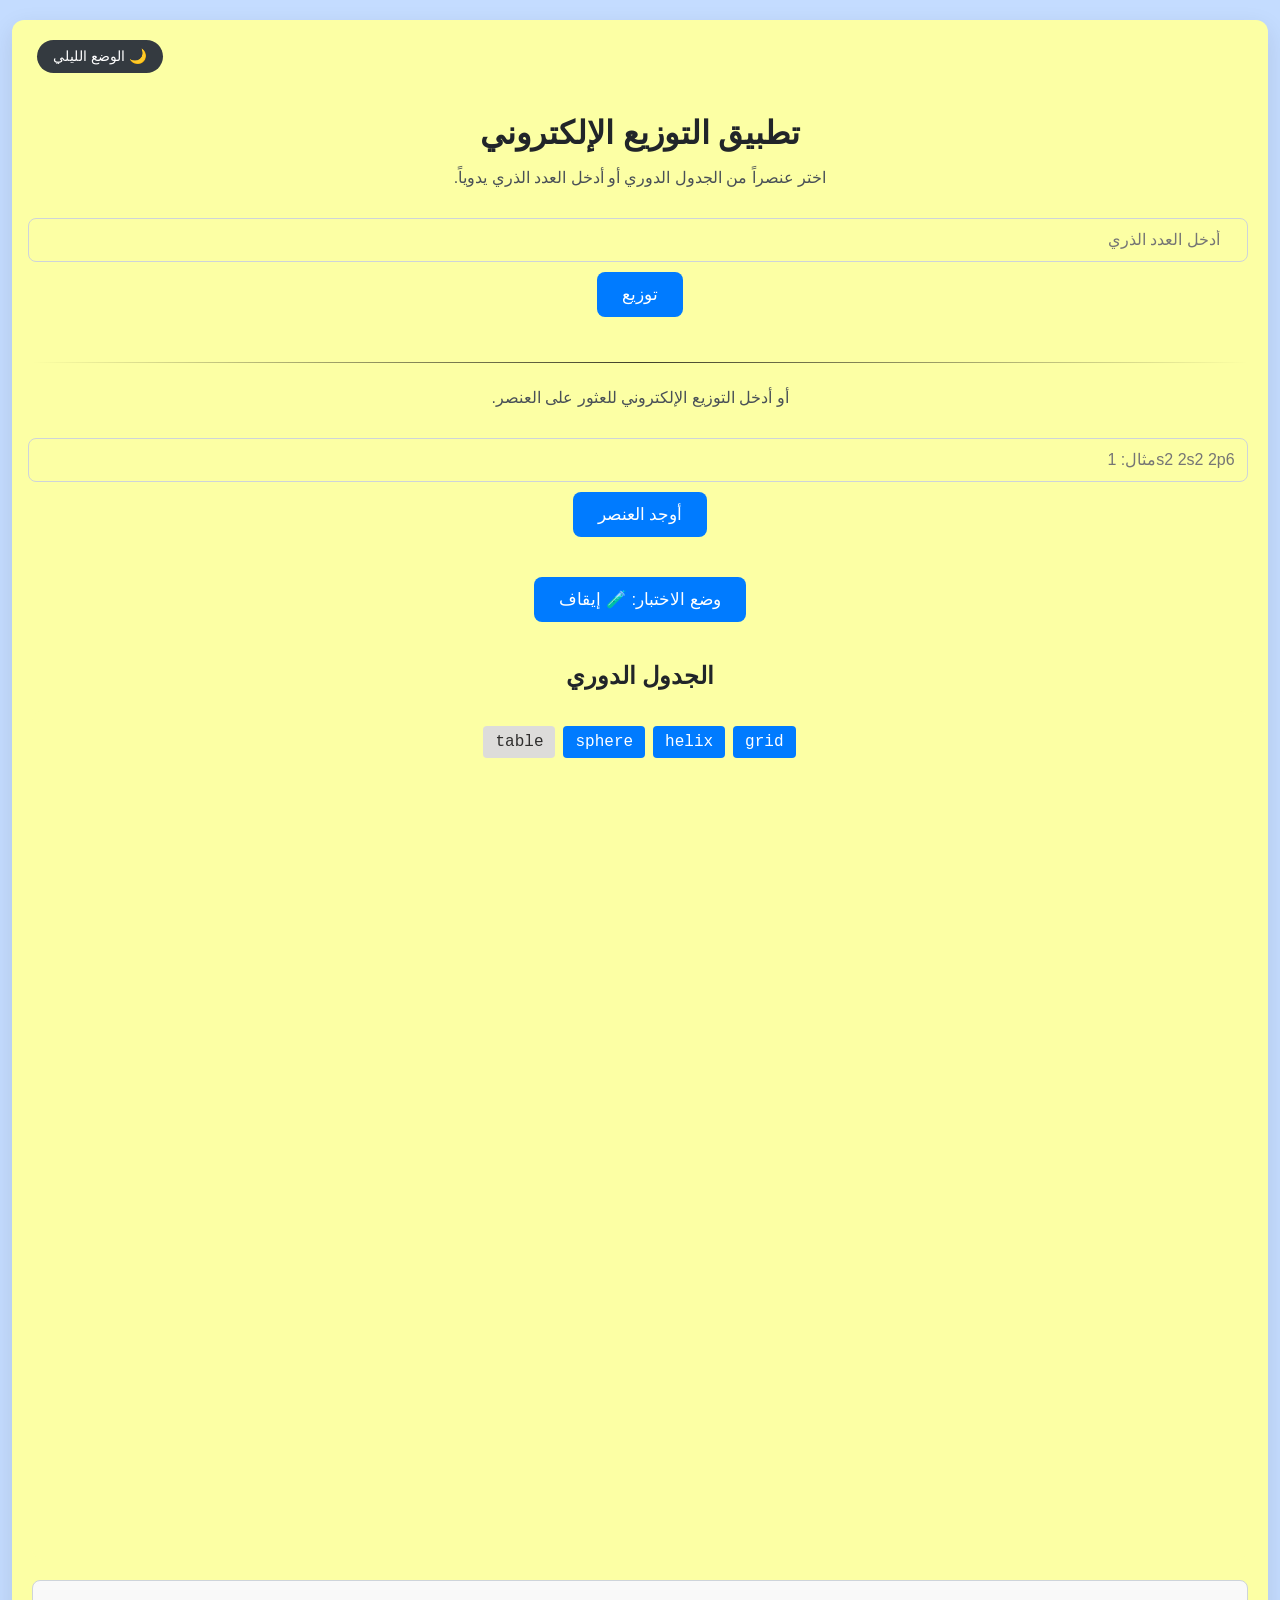
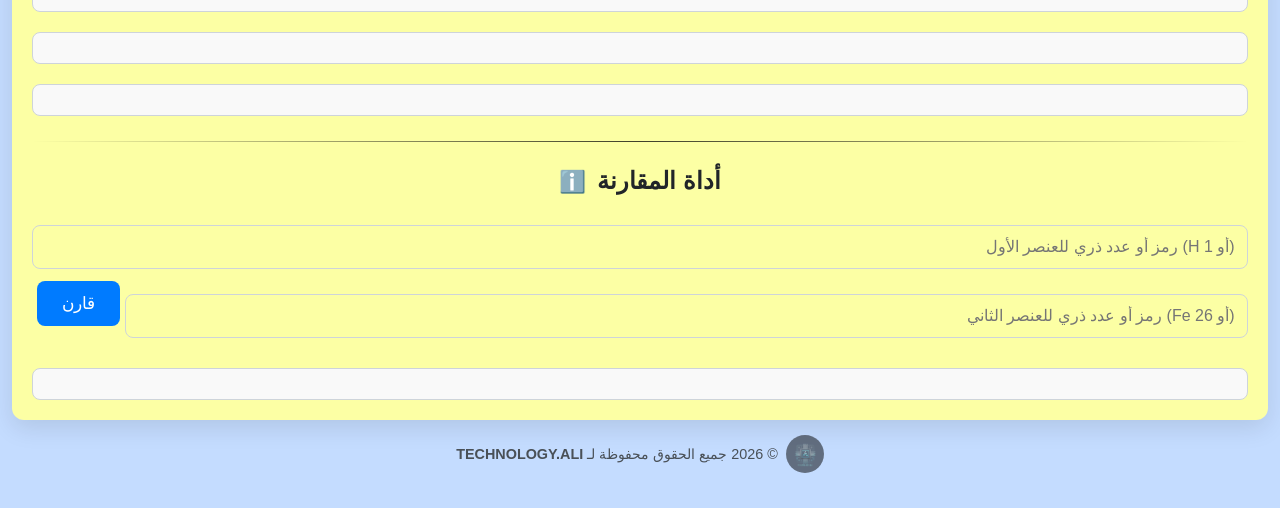
==== commit 4ce511a6: "Add files via upload" ====
--- a/index.html
+++ b/index.html
@@ -4,7 +4,20 @@
     <meta charset="UTF-8">
     <meta name="viewport" content="width=device-width, initial-scale=1.0">
     <title>تطبيق التوزيع الإلكتروني</title>
-    <link rel="stylesheet" href="style.css">
+    <link rel="manifest" href="manifest.json">
+    <meta name="theme-color" content="#2b1055">
+    <meta name="application-name" content="الكيميائي">
+    <link rel="icon" href="icon-192x192.png" type="image/png">
+    <link rel="apple-touch-icon" href="icon-192x192.png">
+    <link rel="apple-touch-icon" sizes="152x152" href="icon-152x152.png">
+    <link rel="apple-touch-icon" sizes="144x144" href="icon-144x144.png">
+    <link rel="apple-touch-icon" sizes="128x128" href="icon-128x128.png">
+    <link rel="apple-touch-icon" sizes="72x72" href="icon-72x72.png">
+    <meta name="mobile-web-app-capable" content="yes">
+    <meta name="apple-mobile-web-app-capable" content="yes">
+    <meta name="apple-mobile-web-app-status-bar-style" content="black-translucent">
+    <meta name="apple-mobile-web-app-title" content="ChemTec">
+    <link rel="stylesheet" href="style.css?v=3">
 </head>
 <body>
     <div class="container">
@@ -44,11 +57,11 @@
         <hr style="margin: 25px 0;">
         <h2>أداة المقارنة <span class="info-icon" onclick="showInfo('compare-tool-info')">ℹ️</span></h2>
         <div class="info-box hidden" id="compare-tool-info">
-            <p><strong>شرح أداة المقارنة:</strong> يمكنك إدخال العدد الذري لعنصرين لعرض توزيعيهما الإلكتروني ومقارنة تصنيفهما (s, p, d, f) وأفلاكهما.</p>
+            <p><strong>شرح أداة المقارنة:</strong> يمكنك إدخال إما العدد الذري أو رمز العنصر (مثل: H، Fe، Au) لكل عنصر، ثم عرض التوزيعين الإلكتروني والمقارنة بينهما.</p>
         </div>
         <div class="compare-tool">
-            <input type="number" id="compareInput1" placeholder="العدد الذري للعنصر الأول" min="1" max="118">
-            <input type="number" id="compareInput2" placeholder="العدد الذري للعنصر الثاني" min="1" max="118">
+                <input type="text" id="compareInput1" placeholder="رمز أو عدد ذري للعنصر الأول (H أو 1)" autocomplete="off">
+            <input type="text" id="compareInput2" placeholder="رمز أو عدد ذري للعنصر الثاني (Fe أو 26)" autocomplete="off">
             <button onclick="compareElements()">قارن</button>
         </div>
         <div id="compare-results"></div>
@@ -69,7 +82,17 @@
         </div>
     </footer>
 
-    <script src="element-info.js"></script>
-    <script src="script.js"></script>
+    <script src="element-info.js?v=3"></script>
+    <script src="script.js?v=3"></script>
+    <script>
+        // تسجيل Service Worker حتى يعمل التطبيق بدون إنترنت بعد التثبيت
+        if ('serviceWorker' in navigator) {
+            window.addEventListener('load', () => {
+                navigator.serviceWorker.register('./sw.js').catch(err => {
+                    console.log('SW registration failed:', err);
+                });
+            });
+        }
+    </script>
 </body>
 </html>
--- a/style.css
+++ b/style.css
@@ -409,7 +409,7 @@
     margin: 0;
 }
 
-/* 2 & 3- شبكة البطاقات (حقيقة صادمة، استخدام مفاجئ، رقم مثير) */
+/* 2 & 3- شبكة البطاقات (حقيقة صادمة، استخداماته، مميزاته) */
 .li-cards-grid {
     display: grid;
     grid-template-columns: repeat(2, 1fr);
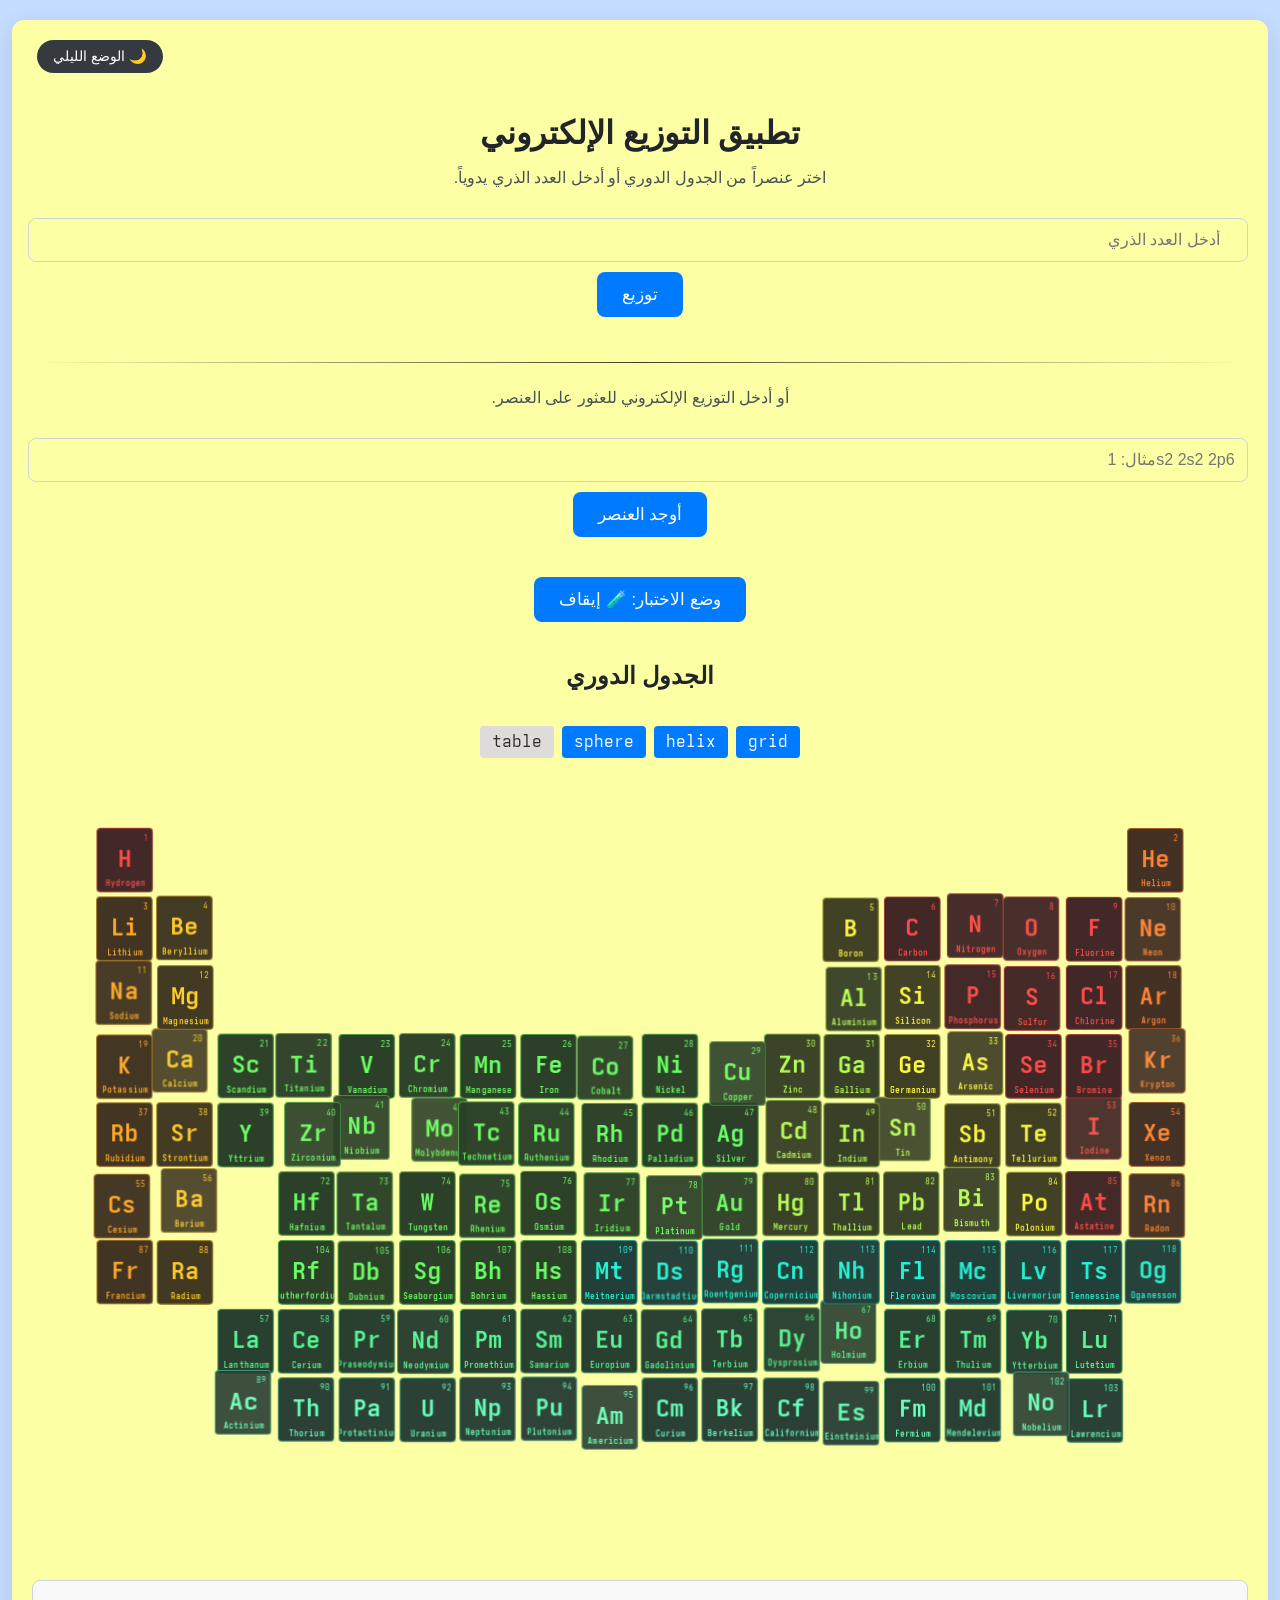
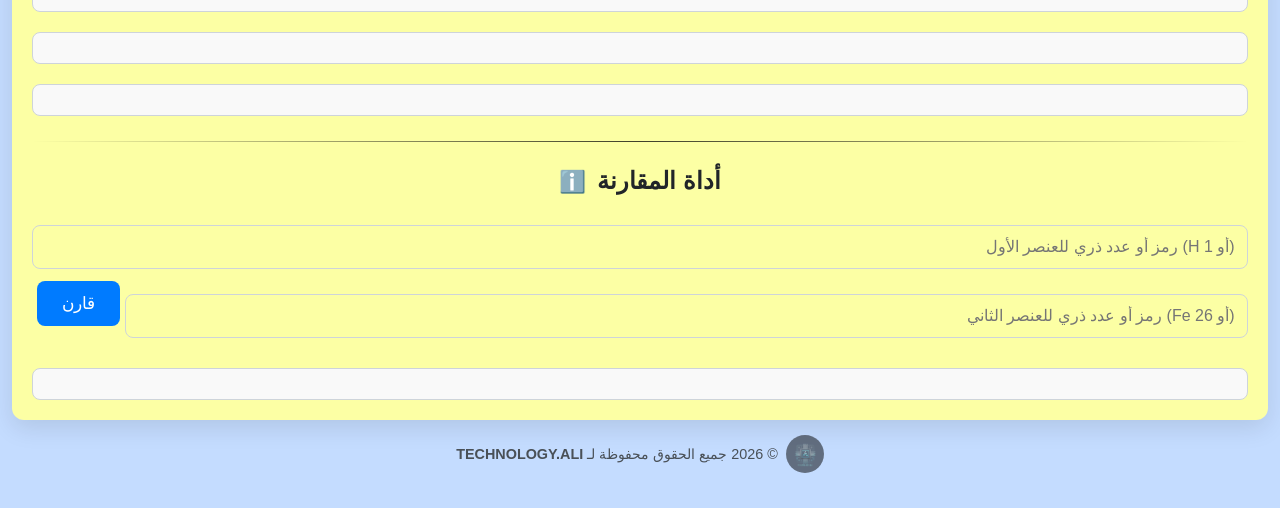
==== commit dd1347ba: "Add files via upload" ====
--- a/index.html
+++ b/index.html
@@ -17,7 +17,7 @@
     <meta name="apple-mobile-web-app-capable" content="yes">
     <meta name="apple-mobile-web-app-status-bar-style" content="black-translucent">
     <meta name="apple-mobile-web-app-title" content="ChemTec">
-    <link rel="stylesheet" href="style.css?v=3">
+    <link rel="stylesheet" href="style.css?v=4">
 </head>
 <body>
     <div class="container">
@@ -82,8 +82,8 @@
         </div>
     </footer>
 
-    <script src="element-info.js?v=3"></script>
-    <script src="script.js?v=3"></script>
+    <script src="element-info.js?v=4"></script>
+    <script src="script.js?v=4"></script>
     <script>
         // تسجيل Service Worker حتى يعمل التطبيق بدون إنترنت بعد التثبيت
         if ('serviceWorker' in navigator) {
